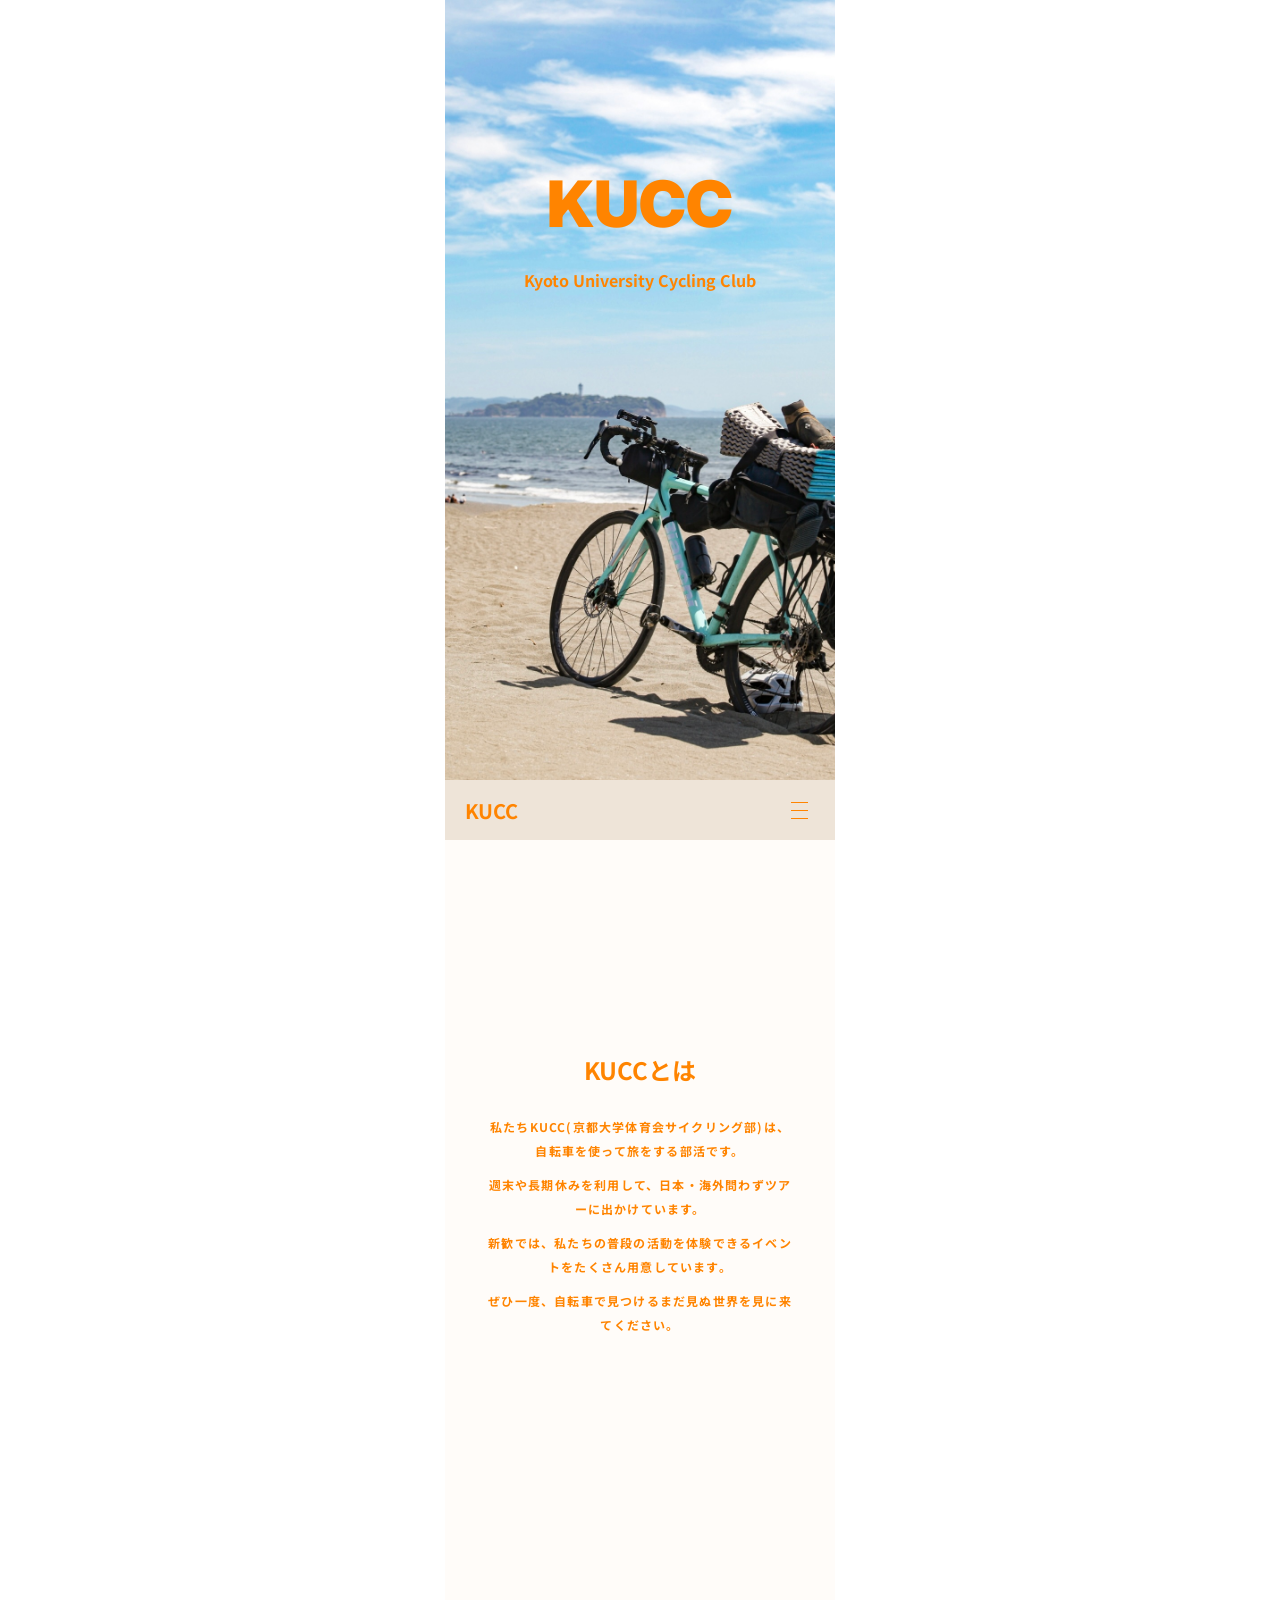
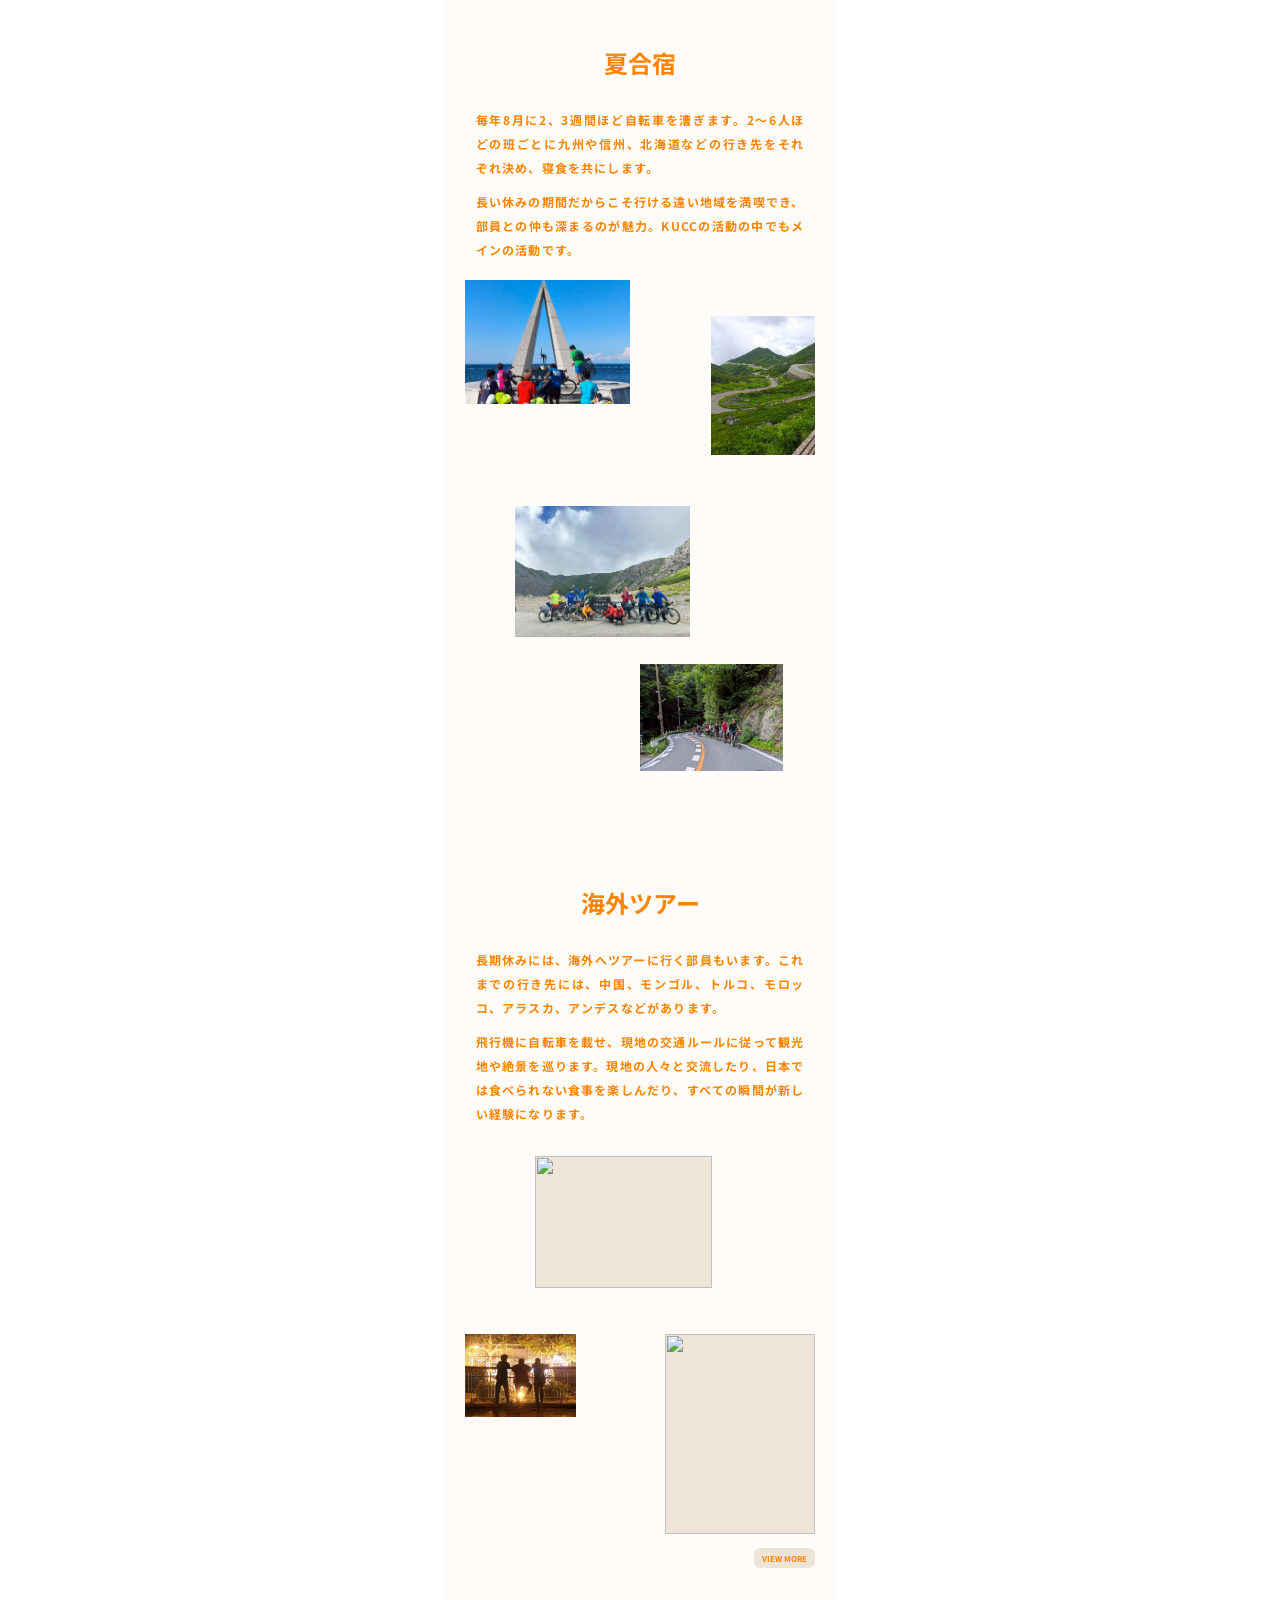
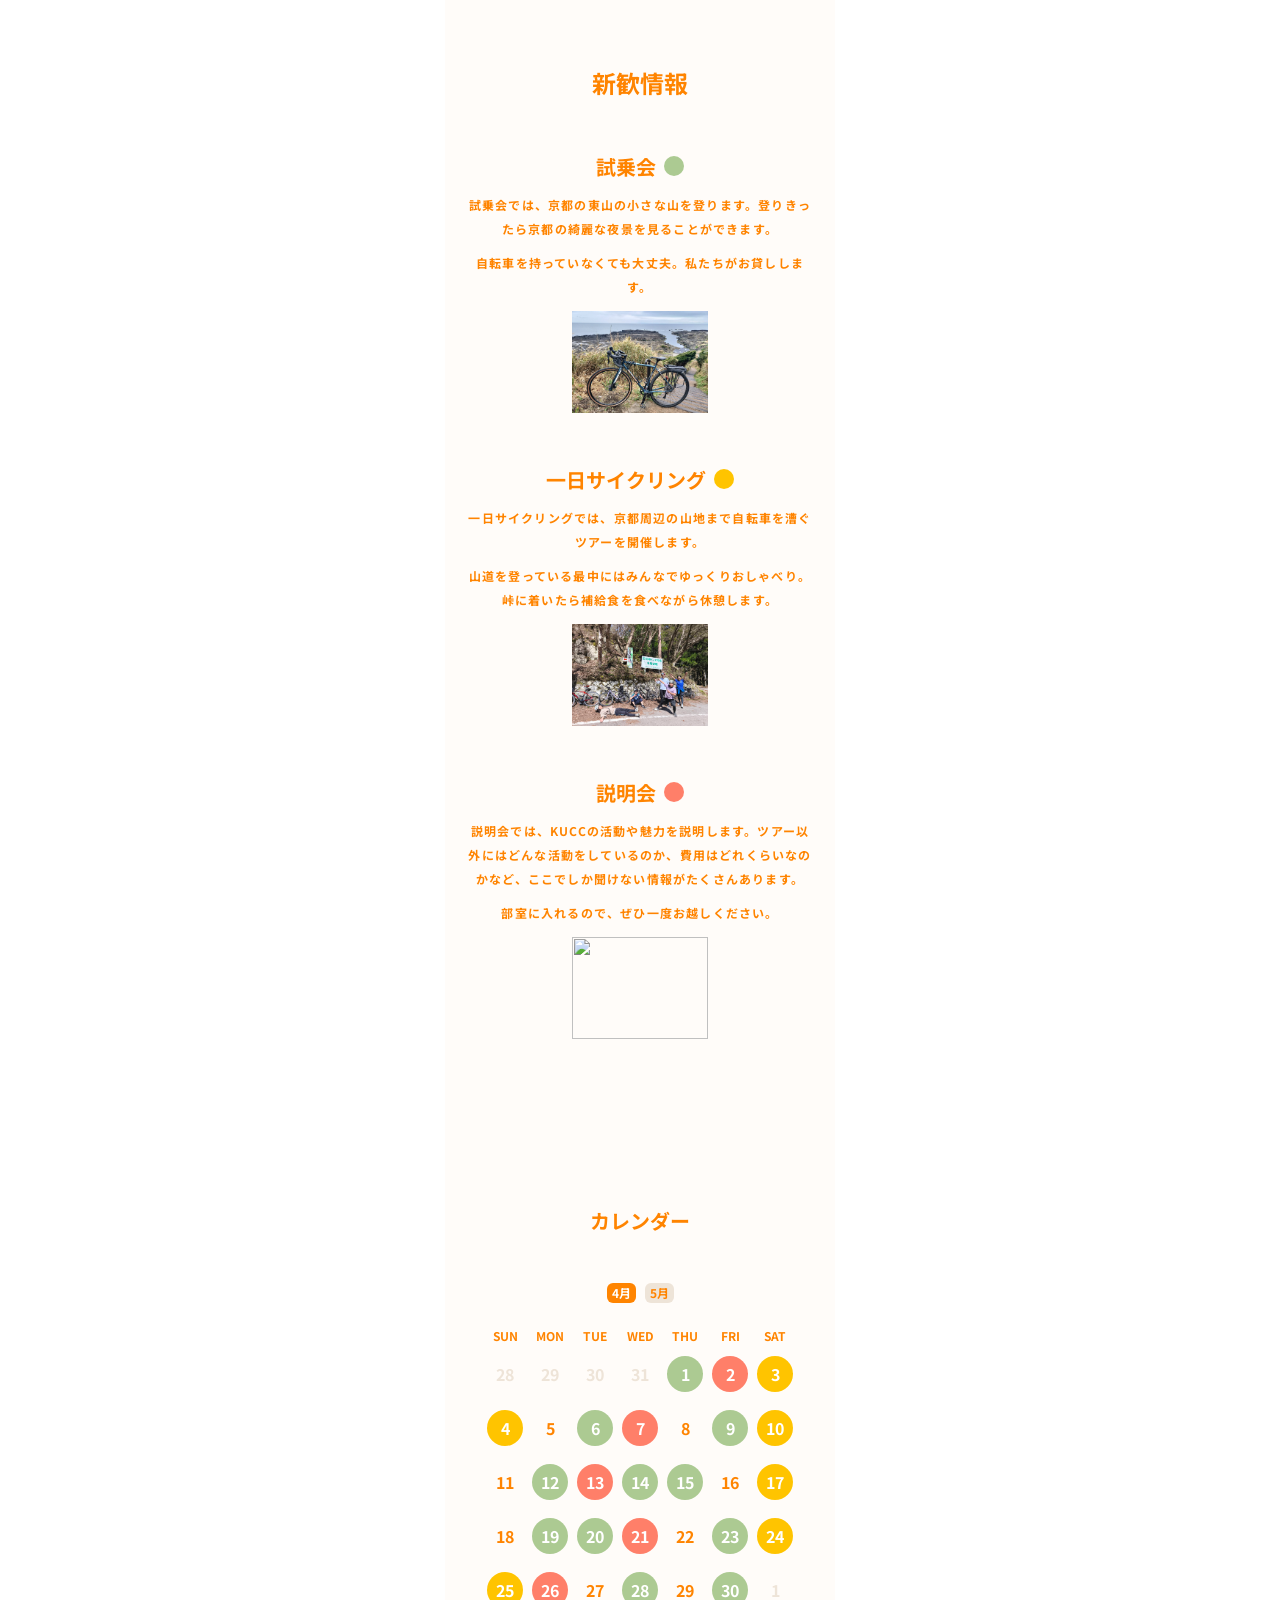
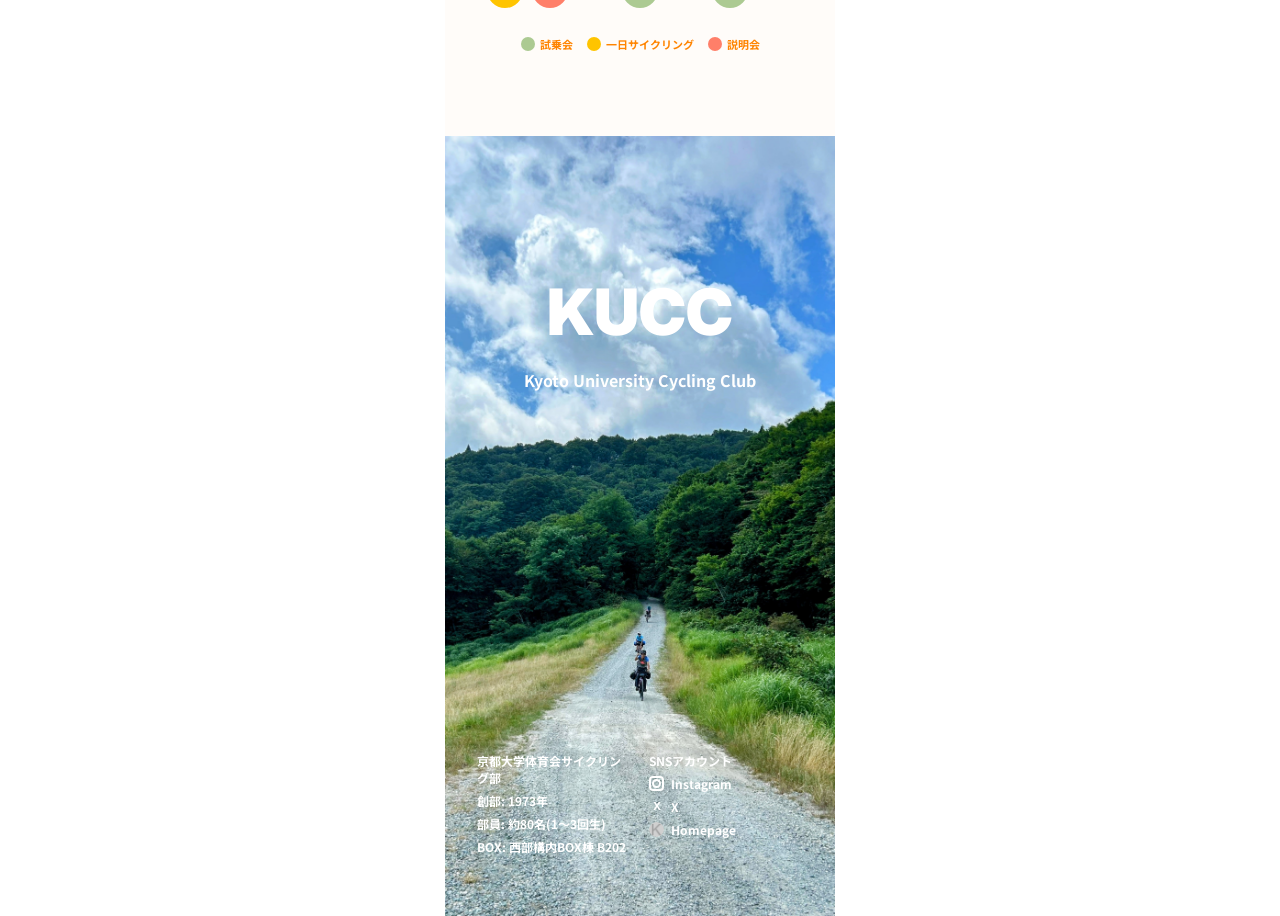
==== index.html @ 499d03fb "photo position overseas" ====
﻿<!doctype html>
<html lang="ja">
  <head>
    <meta charset="UTF-8" />
    <meta name="viewport" content="width=device-width, initial-scale=1" />
    <title>KUCC</title>
    <link rel="preconnect" href="https://fonts.googleapis.com" />
    <link rel="preconnect" href="https://fonts.gstatic.com" crossorigin />
    <link
      href="https://fonts.googleapis.com/css2?family=Inter:wght@900&family=Noto+Sans+JP:wght@700;900&display=swap"
      rel="stylesheet"
    />
    <link rel="stylesheet" href="./style.css" />
  </head>
  <body>
    <div id="opening" aria-label="Loading">
      <svg
        id="loading-wheel"
        width="120"
        height="120"
        viewBox="0 0 120 120"
        aria-hidden="true"
      >
        <circle
          cx="60"
          cy="60"
          r="52"
          stroke="#ff8400"
          stroke-width="5"
          fill="none"
        />
        <circle
          cx="60"
          cy="60"
          r="43"
          stroke="#ff8400"
          stroke-width="1.5"
          fill="none"
          opacity="0.4"
        />
        <circle cx="60" cy="60" r="8" fill="#ff8400" />
        <circle cx="60" cy="60" r="4" fill="#fffcf9" />
        <g stroke="#ff8400" stroke-width="1.5">
          <line x1="68" y1="60" x2="112" y2="60" />
          <line x1="66.93" y1="64" x2="105.03" y2="86" />
          <line x1="64" y1="66.93" x2="86" y2="105.03" />
          <line x1="60" y1="68" x2="60" y2="112" />
          <line x1="56" y1="66.93" x2="34" y2="105.03" />
          <line x1="53.07" y1="64" x2="14.97" y2="86" />
          <line x1="52" y1="60" x2="8" y2="60" />
          <line x1="53.07" y1="56" x2="14.97" y2="34" />
          <line x1="56" y1="53.07" x2="34" y2="14.97" />
          <line x1="60" y1="52" x2="60" y2="8" />
          <line x1="64" y1="53.07" x2="86" y2="14.97" />
          <line x1="66.93" y1="56" x2="105.03" y2="34" />
        </g>
      </svg>
      <p class="kucc-logo">KUCC</p>
    </div>

    <main class="page">
      <article class="site-shell" id="top">
        <section class="hero">
          <img class="hero__image" src="images/top.webp" alt="" />
          <div class="hero__title">
            <h1>KUCC</h1>
            <p>Kyoto University Cycling Club</p>
          </div>
        </section>

        <header class="site-header">
          <a href="#top" class="site-header__brand">KUCC</a>
          <button
            class="menu-button"
            type="button"
            aria-label="メニューを開く"
            aria-expanded="false"
          >
            <span></span>
            <span></span>
            <span></span>
          </button>
        </header>

        <nav class="drawer" aria-hidden="true">
          <div class="drawer__bar">
            <p>KUCC</p>
            <button
              class="drawer__close"
              type="button"
              aria-label="メニューを閉じる"
            >
              ×
            </button>
          </div>
          <a href="#about">KUCCとは</a>
          <a href="#summer">夏合宿</a>
          <a href="#foreign">海外ツアー</a>
          <a href="#orientation">新歓情報</a>
        </nav>
        <div class="drawer-backdrop" hidden></div>

        <section class="section about" id="about">
          <h2>KUCCとは</h2>
          <div class="copy copy--center">
            <p>
              私たちKUCC(京都大学体育会サイクリング部)は、自転車を使って旅をする部活です。
            </p>
            <p>
              週末や長期休みを利用して、日本・海外問わずツアーに出かけています。
            </p>
            <p>
              新歓では、私たちの普段の活動を体験できるイベントをたくさん用意しています。
            </p>
            <p>ぜひ一度、自転車で見つけるまだ見ぬ世界を見に来てください。</p>
          </div>
        </section>

        <section class="section tour" id="summer">
          <h2>夏合宿</h2>
          <div class="copy">
            <p>
              毎年8月に2、3週間ほど自転車を漕ぎます。2〜6人ほどの班ごとに九州や信州、北海道などの行き先をそれぞれ決め、寝食を共にします。
            </p>
            <p>
              長い休みの期間だからこそ行ける遠い地域を満喫でき、部員との仲も深まるのが魅力。KUCCの活動の中でもメインの活動です。
            </p>
          </div>
          <div class="photo photo--summer-1">
            <img src="images/summer_trainning_camp-2.png" alt="" />
          </div>
          <div class="photo photo--summer-2">
            <img src="images/summer_trainning_camp-4.png" alt="" />
          </div>
          <div class="photo photo--summer-3">
            <img src="images/summer_trainning_camp-3.png" alt="" />
          </div>
          <div class="photo photo--summer-4">
            <img src="images/summer_trainning_camp-1.png" alt="" />
          </div>
        </section>

        <section class="section tour tour--foreign" id="foreign">
          <h2>海外ツアー</h2>
          <div class="copy">
            <p>
              長期休みには、海外へツアーに行く部員もいます。これまでの行き先には、中国、モンゴル、トルコ、モロッコ、アラスカ、アンデスなどがあります。
            </p>
            <p>
              飛行機に自転車を載せ、現地の交通ルールに従って観光地や絶景を巡ります。現地の人々と交流したり、日本では食べられない食事を楽しんだり、すべての瞬間が新しい経験になります。
            </p>
          </div>
          <div class="photo photo--foreign-1">
            <img src="images/overseas_tour-2.webp" alt="" />
          </div>
          <div class="photo photo--foreign-2">
            <img src="images/overseas_tour-3.webp" alt="" />
          </div>
          <div class="photo photo--foreign-3">
            <img src="images/overseas_tour-1.webp" alt="" />
          </div>
          <button
            class="pill-button"
            id="viewMoreButton"
            type="button"
            aria-expanded="false"
          >
            VIEW MORE
          </button>
        </section>

        <section class="view-more" id="viewMore" hidden>
          <div class="more-block more-block--tqu">
            <h2>TQU</h2>
            <div class="copy">
              <p>
                京都市街から北に位置する花背峠を24時間でどれだけ登れるかを競うイベント。上位の部員の記録は15,000mにもなります。
              </p>
              <p>
                有志の部員が選手として出場し、それ以外の人もスタッフとして補給食を提供したり、選手と一緒に伴走してサポートします。
              </p>
            </div>
            <div class="photo photo--tqu-1">
              <img src="images/TQU-2.webp" alt="" />
            </div>
            <div class="photo photo--tqu-2">
              <img src="images/TQU-3.webp" alt="" />
            </div>
            <div class="photo photo--tqu-3">
              <img src="images/TQU-1.webp" alt="" />
            </div>
          </div>
          <div class="more-block more-block--tt">
            <h2>花背TT</h2>
            <div class="copy">
              <p>
                年に二回、京都市の北にある花背峠をタイムアタックする行事。本気で入賞を狙う人もいれば、ゆっくり登って終わらせる人もいます。
              </p>
              <p>
                卒業する4回生は仮装して登ることが恒例になっています。タイムアタックが終わった後はコンパが待っています。
              </p>
            </div>
            <div class="photo photo--tt-1">
              <img src="images/TT-1.webp" alt="" />
            </div>
            <div class="photo photo--tt-2">
              <img src="images/TT-3.webp" alt="" />
            </div>
            <div class="photo photo--tt-3">
              <img src="images/TT-2.png" alt="" />
            </div>
          </div>
          <div class="more-block more-block--training">
            <h2>トレーニング</h2>
            <div class="copy">
              <p>
                目立たないものの、KUCCの中で大きな比率を占める活動。普段は大学近くの峠を週二回登ることが慣例になっています。
              </p>
              <p>
                体力向上のためにみんなで全力で漕ぐこともあれば、おしゃべりしながら楽しく登ることもあります。
              </p>
            </div>
            <div class="photo photo--training-1">
              <img src="images/trainning-2.png" alt="" />
            </div>
            <div class="photo photo--training-2">
              <img src="images/trainning-1.webp" alt="" />
            </div>
          </div>
          <button
            class="pill-button pill-button--close"
            id="closeMoreButton"
            type="button"
          >
            CLOSE
          </button>
        </section>

        <section class="section orientation" id="orientation">
          <h2>新歓情報</h2>
          <div class="event">
            <div class="event__title">
              <h3>試乗会</h3>
              <span class="dot dot--green"></span>
            </div>
            <div class="copy copy--center">
              <p>
                試乗会では、京都の東山の小さな山を登ります。登りきったら京都の綺麗な夜景を見ることができます。
              </p>
              <p>自転車を持っていなくても大丈夫。私たちがお貸しします。</p>
            </div>
            <div class="event__photo">
              <img src="images/test-ride_event.png" alt="" />
            </div>
          </div>
          <div class="event">
            <div class="event__title">
              <h3>一日サイクリング</h3>
              <span class="dot dot--yellow"></span>
            </div>
            <div class="copy copy--center">
              <p>
                一日サイクリングでは、京都周辺の山地まで自転車を漕ぐツアーを開催します。
              </p>
              <p>
                山道を登っている最中にはみんなでゆっくりおしゃべり。峠に着いたら補給食を食べながら休憩します。
              </p>
            </div>
            <div class="event__photo">
              <img src="images/one-day_cycling-1.png" alt="" />
            </div>
          </div>
          <div class="event">
            <div class="event__title">
              <h3>説明会</h3>
              <span class="dot dot--coral"></span>
            </div>
            <div class="copy copy--center">
              <p>
                説明会では、KUCCの活動や魅力を説明します。ツアー以外にはどんな活動をしているのか、費用はどれくらいなのかなど、ここでしか聞けない情報がたくさんあります。
              </p>
              <p>部室に入れるので、ぜひ一度お越しください。</p>
            </div>
            <div class="event__photo">
              <img src="images/one-day_cycling-1.webp" alt="" />
            </div>
          </div>
        </section>

        <section class="calendar" aria-labelledby="calendarTitle">
          <h2 id="calendarTitle">カレンダー</h2>
          <div class="month-tabs">
            <span class="active" data-month="4">4月</span>
            <span data-month="5">5月</span>
          </div>
          <div class="calendar-grid">
            <span>SUN</span><span>MON</span><span>TUE</span><span>WED</span
            ><span>THU</span><span>FRI</span><span>SAT</span>
          </div>
          <div class="calendar-month active" id="calendar4">
            <div class="calendar-grid calendar-days">
              <b class="muted">28</b><b class="muted">29</b
              ><b class="muted">30</b><b class="muted">31</b
              ><b class="green">1</b><b class="coral">2</b
              ><b class="yellow">3</b> <b class="yellow">4</b><b>5</b
              ><b class="green">6</b><b class="coral">7</b><b>8</b
              ><b class="green">9</b><b class="yellow">10</b> <b>11</b
              ><b class="green">12</b><b class="coral">13</b
              ><b class="green">14</b><b class="green">15</b><b>16</b
              ><b class="yellow">17</b> <b>18</b><b class="green">19</b
              ><b class="green">20</b><b class="coral">21</b><b>22</b
              ><b class="green">23</b><b class="yellow">24</b>
              <b class="yellow">25</b><b class="coral">26</b><b>27</b
              ><b class="green">28</b><b>29</b><b class="green">30</b
              ><b class="muted">1</b>
            </div>
          </div>
          <div class="calendar-month" id="calendar5">
            <div class="calendar-grid calendar-days">
              <b class="muted">25</b><b class="muted">26</b
              ><b class="muted">27</b><b class="muted">28</b
              ><b class="muted">29</b><b class="muted">30</b><b>1</b>

              <b>2</b><b>3</b><b>4</b><b>5</b><b>6</b><b>7</b
              ><b class="yellow">8</b>

              <b class="yellow">9</b><b class="coral">10</b
              ><b class="green">11</b><b class="green">12</b><b>13</b
              ><b class="green">14</b><b>15</b>

              <b class="yellow">16</b><b class="green">17</b
              ><b class="green">18</b><b class="coral">19</b><b>20</b><b>21</b
              ><b>22</b>

              <b>23</b><b>24</b><b>25</b><b>26</b><b>27</b><b>28</b><b>29</b>

              <b>30</b><b>31</b><b class="muted">1</b><b class="muted">2</b
              ><b class="muted">3</b><b class="muted">4</b
              ><b class="muted">5</b>
            </div>
          </div>
          <div class="legend">
            <span><i class="dot dot--green"></i>試乗会</span>
            <span><i class="dot dot--yellow"></i>一日サイクリング</span>
            <span><i class="dot dot--coral"></i>説明会</span>
          </div>
        </section>

        <footer class="footer">
          <img src="images/footer.webp" alt="" />
          <div class="footer__brand">
            <p class="footer__logo">KUCC</p>
            <p>Kyoto University Cycling Club</p>
          </div>
          <div class="footer__info">
            <div>
              <p>京都大学体育会サイクリング部</p>
              <p>創部: 1973年</p>
              <p>部員: 約80名(1〜3回生)</p>
              <p>BOX: 西部構内BOX棟 B202</p>
            </div>
            <div>
              <p>SNSアカウント</p>
              <p class="footer__social">
                <span
                  class="footer__social-icon footer__social-icon--instagram"
                  aria-hidden="true"
                ></span>
                <span>Instagram</span>
              </p>
              <p class="footer__social">
                <span
                  class="footer__social-icon footer__social-icon--x"
                  aria-hidden="true"
                  >X</span
                >
                <span>X</span>
              </p>
              <p class="footer__social">
                <img
                  class="footer__social-icon footer__social-logo"
                  src="images/kucc_logo.webp"
                  alt=""
                />
                <span>Homepage</span>
              </p>
            </div>
          </div>
        </footer>
      </article>
    </main>

    <script src="./main.js"></script>
  </body>
</html>
---- style.css ----
:root {
  --orange: #ff8400;
  --cream: #fffcf9;
  --sand: #eee4d8;
  --green: #acca92;
  --yellow: #ffc400;
  --coral: #ff7f69;
}

* {
  box-sizing: border-box;
}

html {
  scroll-behavior: smooth;
}

body {
  margin: 0;
  background: #ffffff;
  color: var(--orange);
  font-family: "Noto Sans JP", system-ui, sans-serif;
  font-weight: 700;
}

button,
a {
  font: inherit;
}

a {
  color: inherit;
  text-decoration: none;
}

img {
  display: block;
}

.page {
  min-height: 100vh;
  overflow-x: hidden;
}

.site-shell {
  position: relative;
  width: min(100vw, 390px);
  margin: 0 auto;
  overflow: hidden;
  background: var(--cream);
}

#opening {
  position: fixed;
  inset: 0;
  z-index: 100;
  display: flex;
  flex-direction: column;
  align-items: center;
  justify-content: center;
  gap: 24px;
  background: var(--cream);
  transition:
    opacity 0.7s ease,
    visibility 0.7s ease;
}

#opening.is-hidden {
  opacity: 0;
  visibility: hidden;
  pointer-events: none;
}

#loading-wheel {
  animation: spin 1.1s linear infinite;
}

.kucc-logo,
.hero h1,
.footer__logo {
  margin: 0;
  font-family: "Inter", system-ui, sans-serif;
  font-weight: 900;
  letter-spacing: 0;
}

.kucc-logo {
  color: var(--orange);
  font-size: 64px;
  line-height: 1;
}

.hero {
  position: relative;
  height: 780px;
  background: #ffffff;
}

.hero__image {
  position: absolute;
  top: 0;
  left: 50%;
  width: 523px;
  height: 780px;
  transform: translateX(-50%);
  object-fit: cover;
}

.hero__title {
  position: absolute;
  top: 172px;
  left: 0;
  width: 100%;
  text-align: center;
}

.hero h1 {
  color: var(--orange);
  font-size: 64px;
  line-height: 1;
}

.hero p {
  margin: 32px 0 0;
  font-size: 16px;
}

.site-header {
  position: sticky;
  top: 0;
  z-index: 20;
  display: flex;
  align-items: center;
  justify-content: space-between;
  height: 60px;
  padding: 0 16px 0 20px;
  background: var(--sand);
}

.site-header__brand {
  font-size: 20px;
}

.menu-button {
  width: 40px;
  height: 34px;
  border: 0;
  background: transparent;
  cursor: pointer;
}

.menu-button span {
  display: block;
  width: 17px;
  height: 1px;
  margin: 0 auto 7px;
  background: var(--orange);
}

.menu-button span:last-child {
  margin-bottom: 0;
}

.drawer-backdrop {
  position: fixed;
  inset: 0;
  z-index: 30;
  background: rgb(0 0 0 / 0.2);
}

.drawer {
  position: fixed;
  top: 0;
  left: 50%;
  z-index: 40;
  width: min(100vw, 390px);
  padding-bottom: 24px;
  background: var(--cream);
  transform: translate(-50%, -110%);
  opacity: 0;
  transition:
    transform 0.25s ease,
    opacity 0.25s ease;
}

.drawer.is-open {
  transform: translate(-50%, 0);
  opacity: 1;
}

.drawer__bar {
  display: flex;
  align-items: center;
  justify-content: space-between;
  padding: 14px 20px 12px;
}

.drawer__bar p {
  margin: 0;
  font-size: 20px;
}

.drawer__close {
  border: 0;
  background: transparent;
  color: var(--orange);
  font-size: 32px;
  line-height: 1;
  cursor: pointer;
}

.drawer a {
  display: block;
  padding: 6px 20px;
  font-size: 20px;
  line-height: 2;
}

.section,
.view-more {
  position: relative;
  min-height: 780px;
  padding: 84px 20px;
  background: var(--cream);
}

.section h2,
.calendar h2,
.more-block h2 {
  margin: 0;
  text-align: center;
  font-size: 24px;
  line-height: 1.4;
}

.copy {
  position: relative;
  z-index: 2;
  margin-top: 28px;
  font-size: 12px;
  line-height: 2;
  letter-spacing: 1.2px;
  text-align: justify;
}

.copy p {
  margin: 0 0 10px;
}

.copy--center {
  text-align: center;
}

.about {
  display: flex;
  min-height: 720px;
  flex-direction: column;
  align-items: center;
  justify-content: center;
  padding-inline: 40px;
}

.about .copy {
  width: 311px;
  max-width: 100%;
}

.tour {
  min-height: 840px;
  padding-top: 86px;
}

.tour .copy {
  width: 329px;
  max-width: 100%;
  margin-inline: auto;
}

.photo {
  position: absolute;
  z-index: 1;
  overflow: hidden;
  background: var(--sand);
}

.photo img,
.event__photo img {
  width: 100%;
  height: 100%;
  object-fit: cover;
  transition: transform 0.3s ease;
}

.photo:hover img,
.event__photo:hover img {
  transform: scale(1.08);
}

.photo--summer-1 {
  left: 20px;
  top: 320px;
  width: 165px;
  height: 124px;
}

.photo--summer-2 {
  right: 20px;
  top: 356px;
  width: 104px;
  height: 139px;
}

.photo--summer-3 {
  left: 70px;
  top: 546px;
  width: 175px;
  height: 131px;
}

.photo--summer-4 {
  right: 52px;
  top: 704px;
  width: 143px;
  height: 107px;
}

.tour--foreign {
  min-height: 780px;
}

.photo--foreign-1 {
  left: 90px;
  top: 356px;
  width: 177px;
  height: 132px;
}

.photo--foreign-2 {
  right: 20px;
  top: 534px;
  width: 150px;
  height: 200px;
}

.photo--foreign-3 {
  left: 20px;
  top: 534px;
  width: 111px;
  height: 83px;
}

.pill-button {
  position: absolute;
  right: 20px;
  bottom: 36px;
  z-index: 3;
  min-width: 57px;
  height: 20px;
  padding: 0 8px;
  border: 0;
  border-radius: 6px;
  background: var(--sand);
  color: var(--orange);
  font-size: 8px;
  cursor: pointer;
  transition:
    background-color 0.2s ease,
    color 0.2s ease;
}

.pill-button:hover,
.pill-button:focus-visible {
  background: var(--orange);
  color: var(--sand);
}

#viewMoreButton {
  top: 748px;
  right: 20px;
  bottom: auto;
  left: auto;
}

.view-more {
  display: block;
  min-height: 2340px;
  padding: 0;
  overflow: hidden;
  transition: opacity 0.45s ease;
}

.view-more[hidden] {
  display: none;
}

.more-block {
  position: relative;
  min-height: 780px;
  padding: 84px 18px;
  background: var(--cream);
}

.more-block h2 {
  font-size: 20px;
}

.more-block .copy {
  margin-inline: auto;
}

.more-block--tqu .copy {
  width: 344px;
}

.photo--tqu-1 {
  left: 68px;
  top: 306px;
  width: 149px;
  height: 112px;
}

.photo--tqu-2 {
  right: 42px;
  top: 418px;
  width: 67px;
  height: 89px;
}

.photo--tqu-3 {
  left: 94px;
  top: 554px;
  width: 155px;
  height: 207px;
}

.more-block--tt .copy {
  width: 337px;
}

.photo--tt-1 {
  left: 58px;
  top: 474px;
  width: 187px;
  height: 140px;
}

.photo--tt-2 {
  right: 36px;
  top: 294px;
  width: 210px;
  height: 157px;
}

.photo--tt-3 {
  right: 20px;
  top: 650px;
  width: 139px;
  height: 105px;
}

.more-block--training .copy {
  width: 254px;
}

.photo--training-1 {
  left: 58px;
  top: 314px;
  width: 150px;
  height: 112px;
}

.photo--training-2 {
  left: 147px;
  top: 486px;
  width: 129px;
  height: 172px;
}

.pill-button--close {
  bottom: 12px;
}

.orientation {
  min-height: 1120px;
  padding-top: 86px;
}

.event {
  margin-top: 52px;
  text-align: center;
}

.event__title {
  display: flex;
  align-items: center;
  justify-content: center;
  gap: 8px;
}

.event h3 {
  margin: 0;
  font-size: 20px;
}

.dot {
  display: inline-block;
  width: 20px;
  height: 20px;
  flex: 0 0 auto;
  border-radius: 999px;
}

.dot--green,
.green {
  background: var(--green);
}

.dot--yellow,
.yellow {
  background: var(--yellow);
}

.dot--coral,
.coral {
  background: var(--coral);
}

.event .copy {
  width: 349px;
  max-width: 100%;
  margin: 12px auto 0;
}

.event__photo {
  width: 136px;
  height: 102px;
  margin: 12px auto 0;
  overflow: hidden;
}

.calendar {
  min-height: 520px;
  padding: 84px 20px;
  background: var(--cream);
}

.calendar h2 {
  font-size: 20px;
}

.month-tabs {
  display: flex;
  justify-content: center;
  gap: 9px;
  margin-top: 48px;
}

.month-tabs span {
  display: grid;
  width: 29px;
  height: 20px;
  place-items: center;
  border-radius: 6px;
  background: var(--sand);
  font-size: 12px;
}

.month-tabs .active {
  background: var(--orange);
  color: #ffffff;
}

.calendar-grid {
  display: grid;
  grid-template-columns: repeat(7, 36px);
  justify-content: center;
  gap: 18px 9px;
  margin-top: 24px;
  color: var(--orange);
  font-size: 12px;
  text-align: center;
}

.calendar-days {
  margin-top: 12px;
  gap: 18px 9px;
}

.calendar-days b {
  display: grid;
  width: 36px;
  height: 36px;
  place-items: center;
  border-radius: 999px;
  color: var(--orange);
  font-size: 16px;
}

.calendar-days b.green,
.calendar-days b.yellow,
.calendar-days b.coral {
  color: #ffffff;
}

.calendar-days .muted {
  color: var(--sand);
}
.calendar-month {
  display: none;
}

.calendar-month.active {
  display: block;
}

.month-tabs span {
  cursor: pointer;
}

.legend {
  display: flex;
  justify-content: center;
  gap: 14px;
  margin-top: 28px;
  font-size: 11px;
}

.legend span {
  display: flex;
  align-items: center;
  gap: 5px;
  white-space: nowrap;
}

.legend .dot {
  width: 14px;
  height: 14px;
}

.footer {
  position: relative;
  min-height: 780px;
  overflow: hidden;
  color: #ffffff;
}

.footer > img {
  position: absolute;
  inset: 0;
  width: 100%;
  height: 100%;
  object-fit: cover;
}

.footer__brand,
.footer__info {
  position: relative;
  z-index: 1;
}

.footer__brand {
  padding-top: 144px;
  text-align: center;
}

.footer__logo {
  font-size: 64px;
  line-height: 1;
}

.footer__brand p:last-child {
  margin: 24px 0 0;
  font-size: 16px;
}

.footer__info {
  display: grid;
  grid-template-columns: 1fr 1fr;
  gap: 18px;
  padding: 360px 32px 0;
  font-size: 12px;
}

.footer__info p {
  margin: 0 0 6px;
}

.footer__social {
  display: flex;
  align-items: center;
  gap: 7px;
}

.footer__social-icon {
  position: relative;
  display: inline-grid;
  width: 15px;
  height: 15px;
  flex: 0 0 15px;
  place-items: center;
}

.footer__social-icon--instagram {
  border: 2px solid currentColor;
  border-radius: 4px;
}

.footer__social-icon--instagram::before {
  width: 5px;
  height: 5px;
  border: 2px solid currentColor;
  border-radius: 999px;
  content: "";
}

.footer__social-icon--instagram::after {
  position: absolute;
  top: 2px;
  right: 2px;
  width: 2px;
  height: 2px;
  border-radius: 999px;
  background: currentColor;
  content: "";
}

.footer__social-icon--x {
  font-family: "Inter", system-ui, sans-serif;
  font-size: 11px;
  line-height: 1;
}

.footer__social-logo {
  border-radius: 999px;
  object-fit: contain;
}

@keyframes spin {
  from {
    transform: rotate(0deg);
  }
  to {
    transform: rotate(360deg);
  }
}

@media (max-width: 360px) {
  .copy {
    letter-spacing: 0.6px;
  }

  .tour {
    min-height: 850px;
  }

  .tour--foreign {
    min-height: 780px;
  }

  .photo--summer-4 {
    right: 20px;
    top: 712px;
  }

  .calendar-grid {
    grid-template-columns: repeat(7, 34px);
    gap: 16px 6px;
  }

  .calendar-days b {
    width: 34px;
    height: 34px;
  }

  .legend {
    gap: 8px;
    font-size: 10px;
  }
}
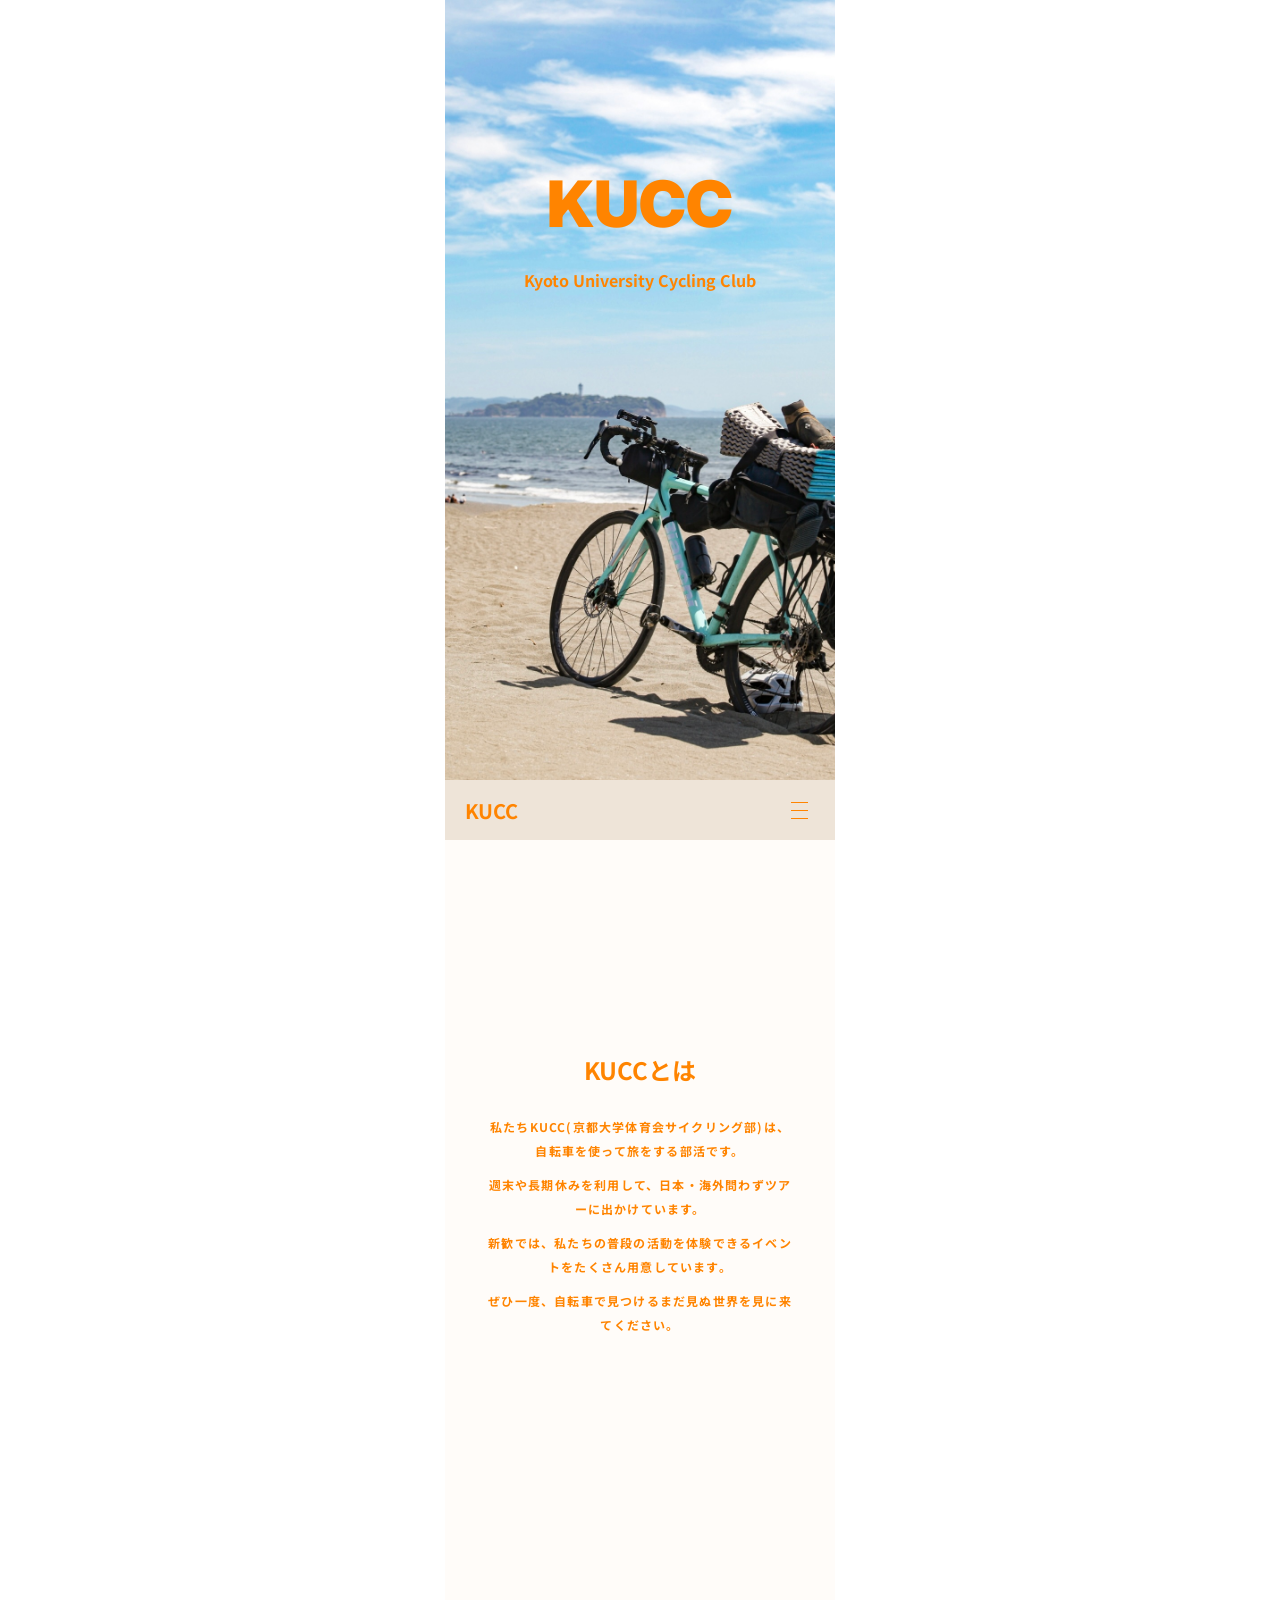
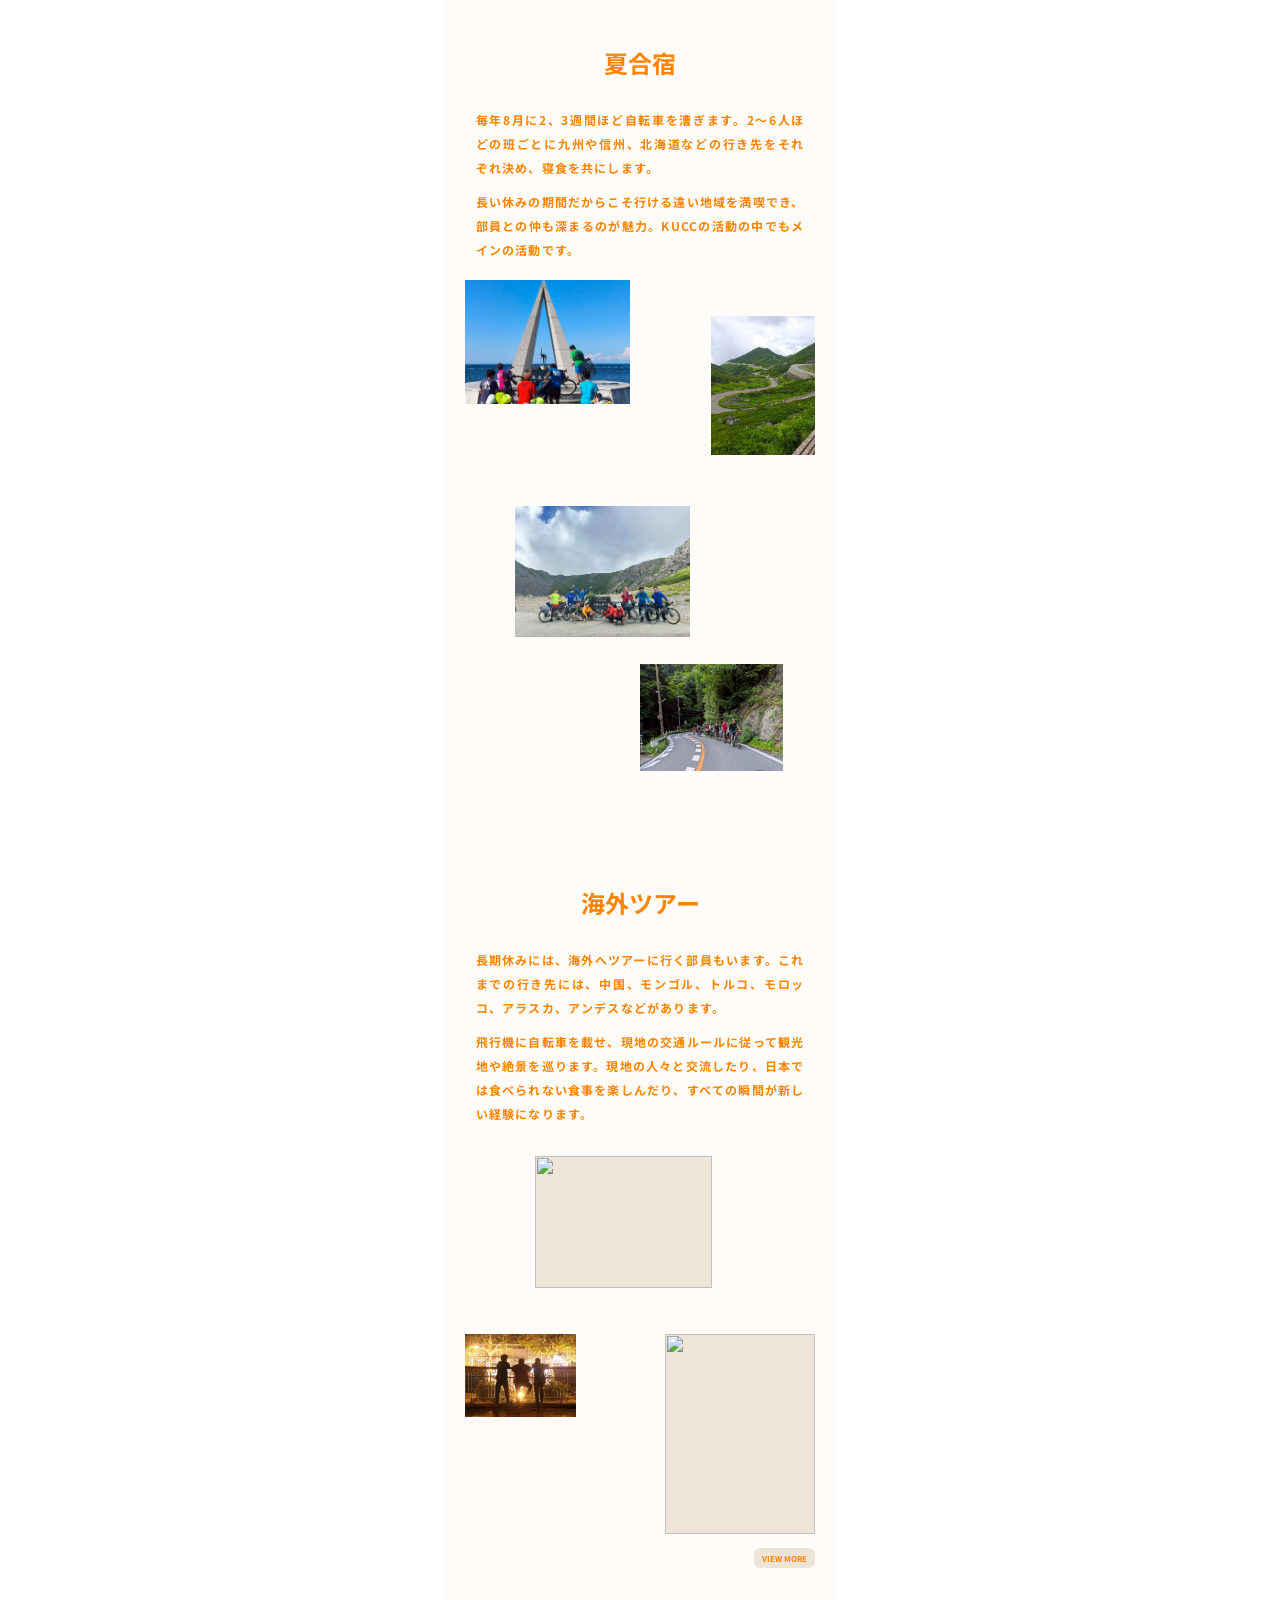
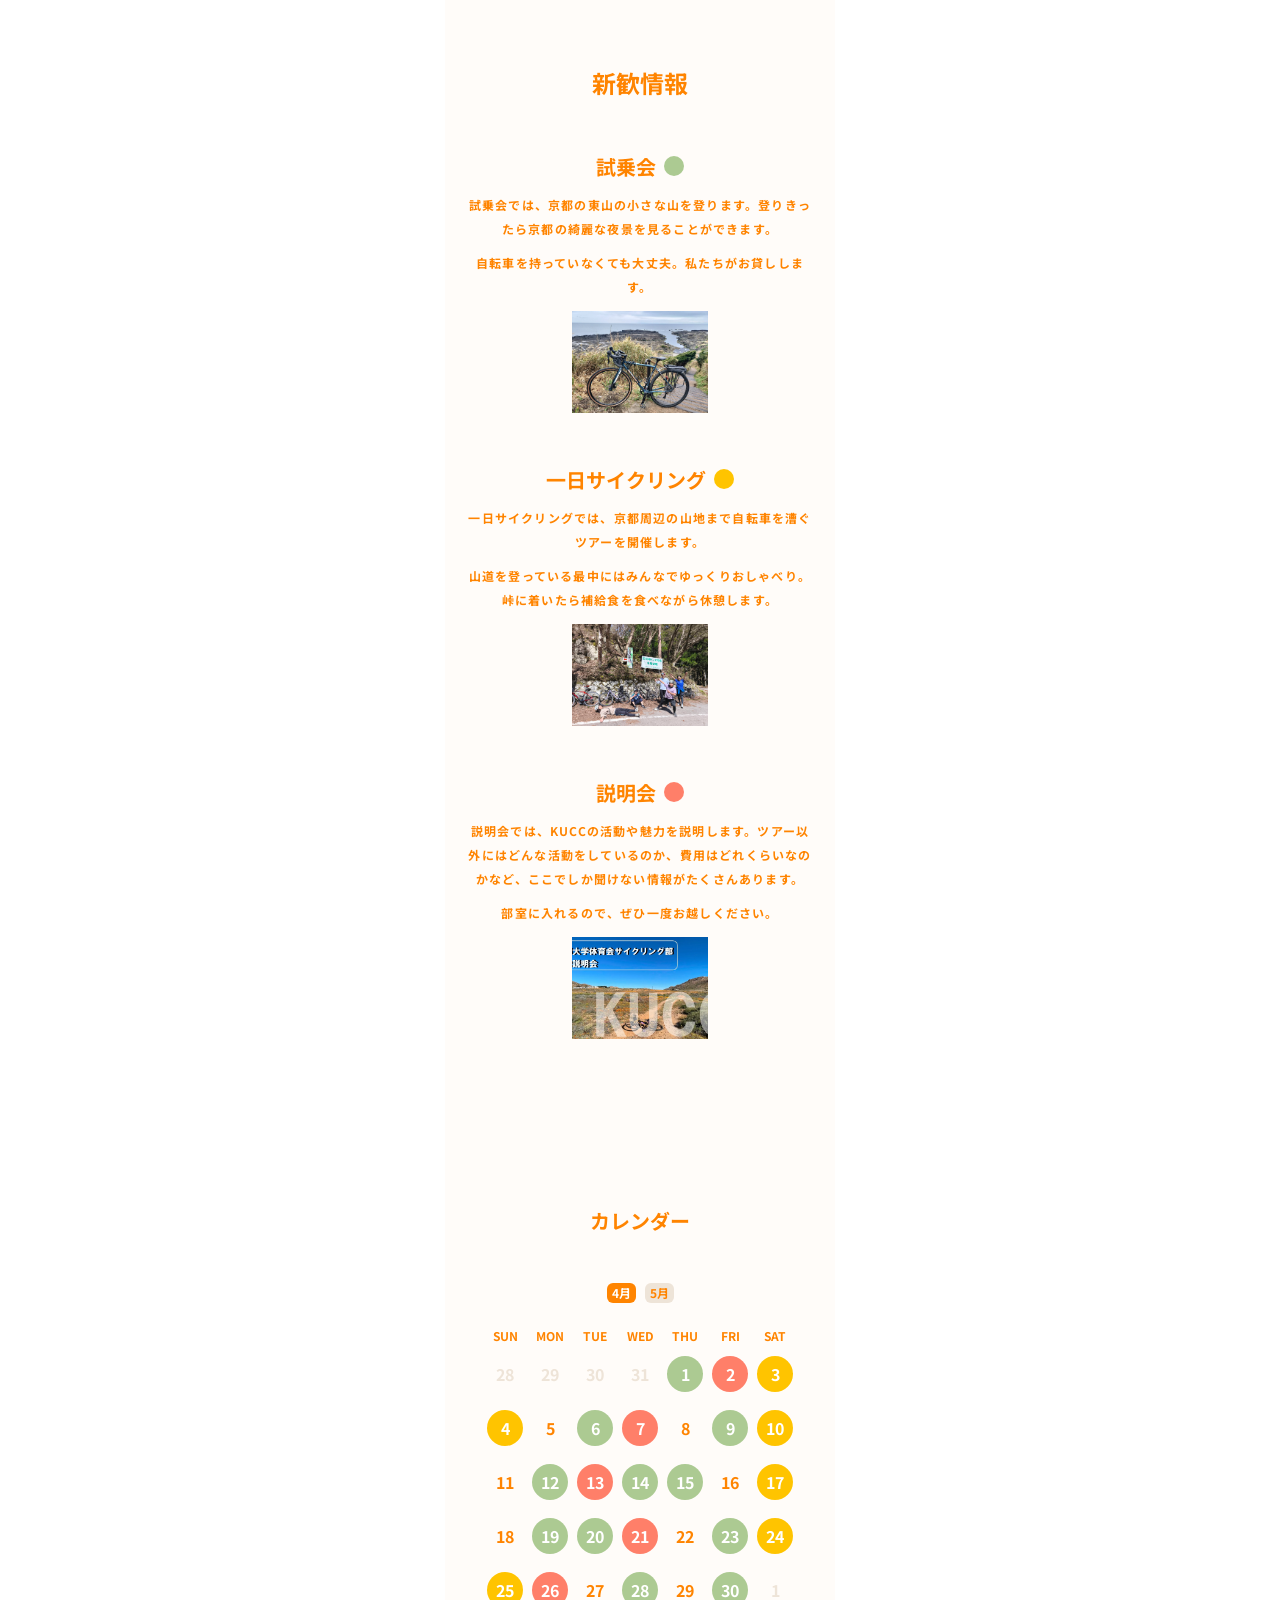
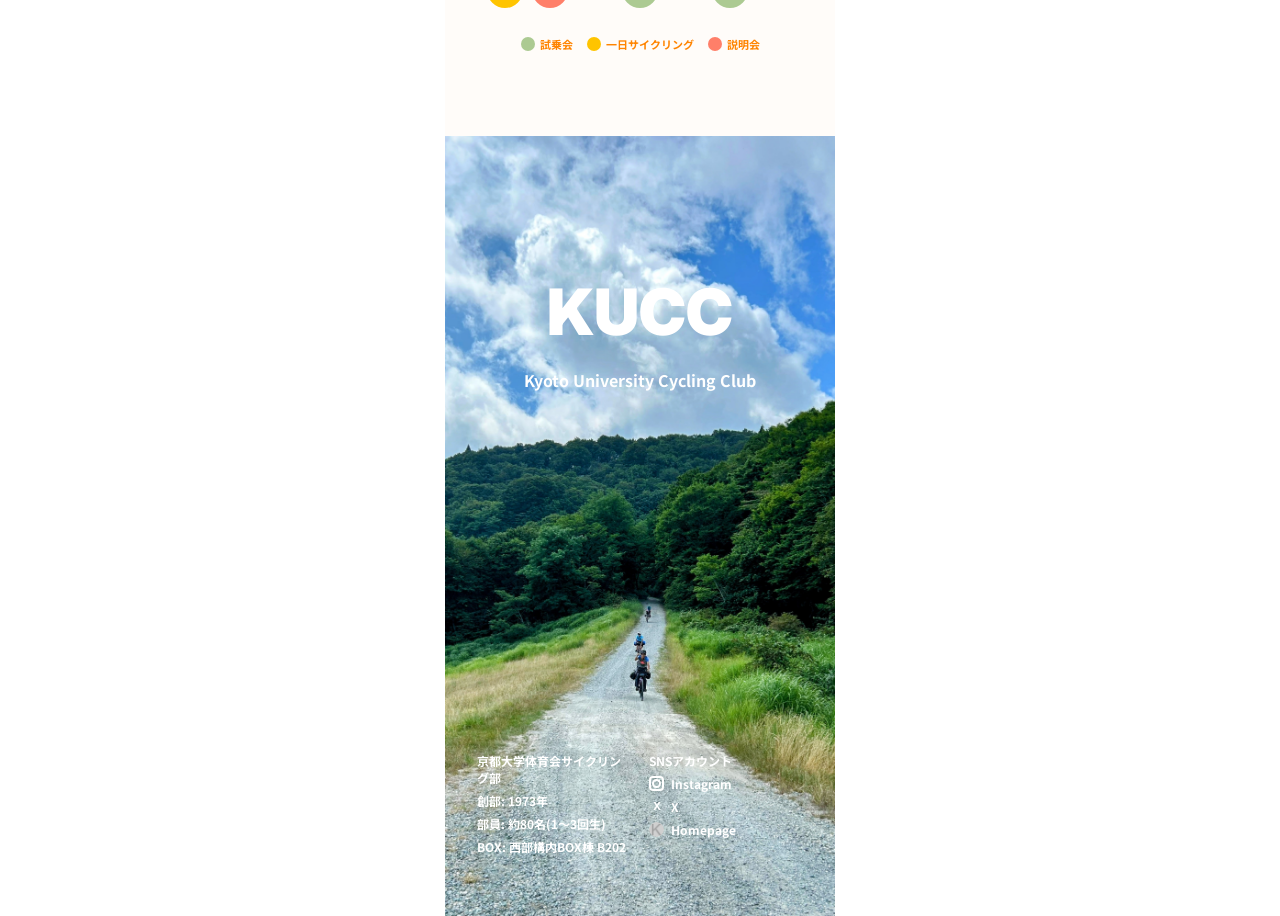
==== commit a02992d5: "photo change explanation" ====
--- a/index.html
+++ b/index.html
@@ -154,7 +154,7 @@
             <img src="images/overseas_tour-2.webp" alt="" />
           </div>
           <div class="photo photo--foreign-2">
-            <img src="images/overseas_tour-3.webp" alt="" />
+            <img src="images/overseas_tour-3.png" alt="" />
           </div>
           <div class="photo photo--foreign-3">
             <img src="images/overseas_tour-1.webp" alt="" />
@@ -282,7 +282,7 @@
               <p>部室に入れるので、ぜひ一度お越しください。</p>
             </div>
             <div class="event__photo">
-              <img src="images/one-day_cycling-1.webp" alt="" />
+              <img src="images/explanation_meeting.webp" alt="" />
             </div>
           </div>
         </section>
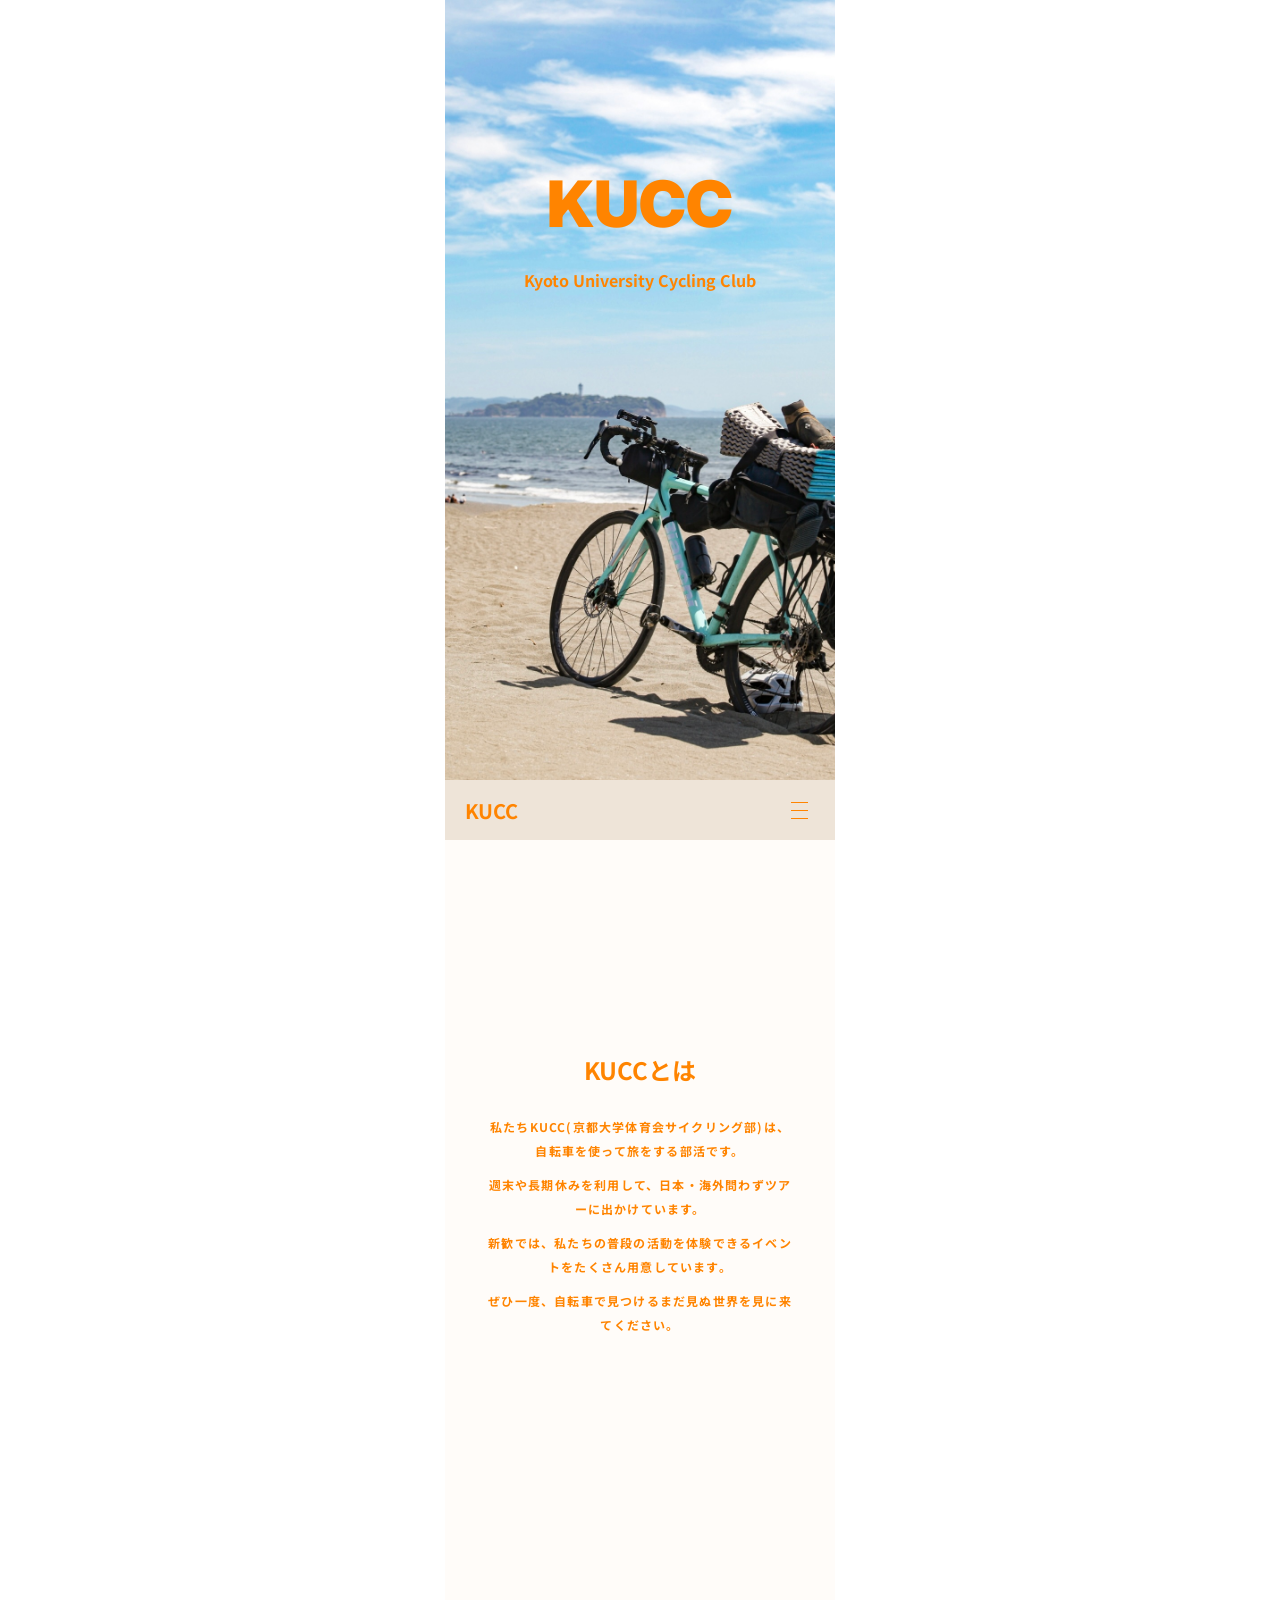
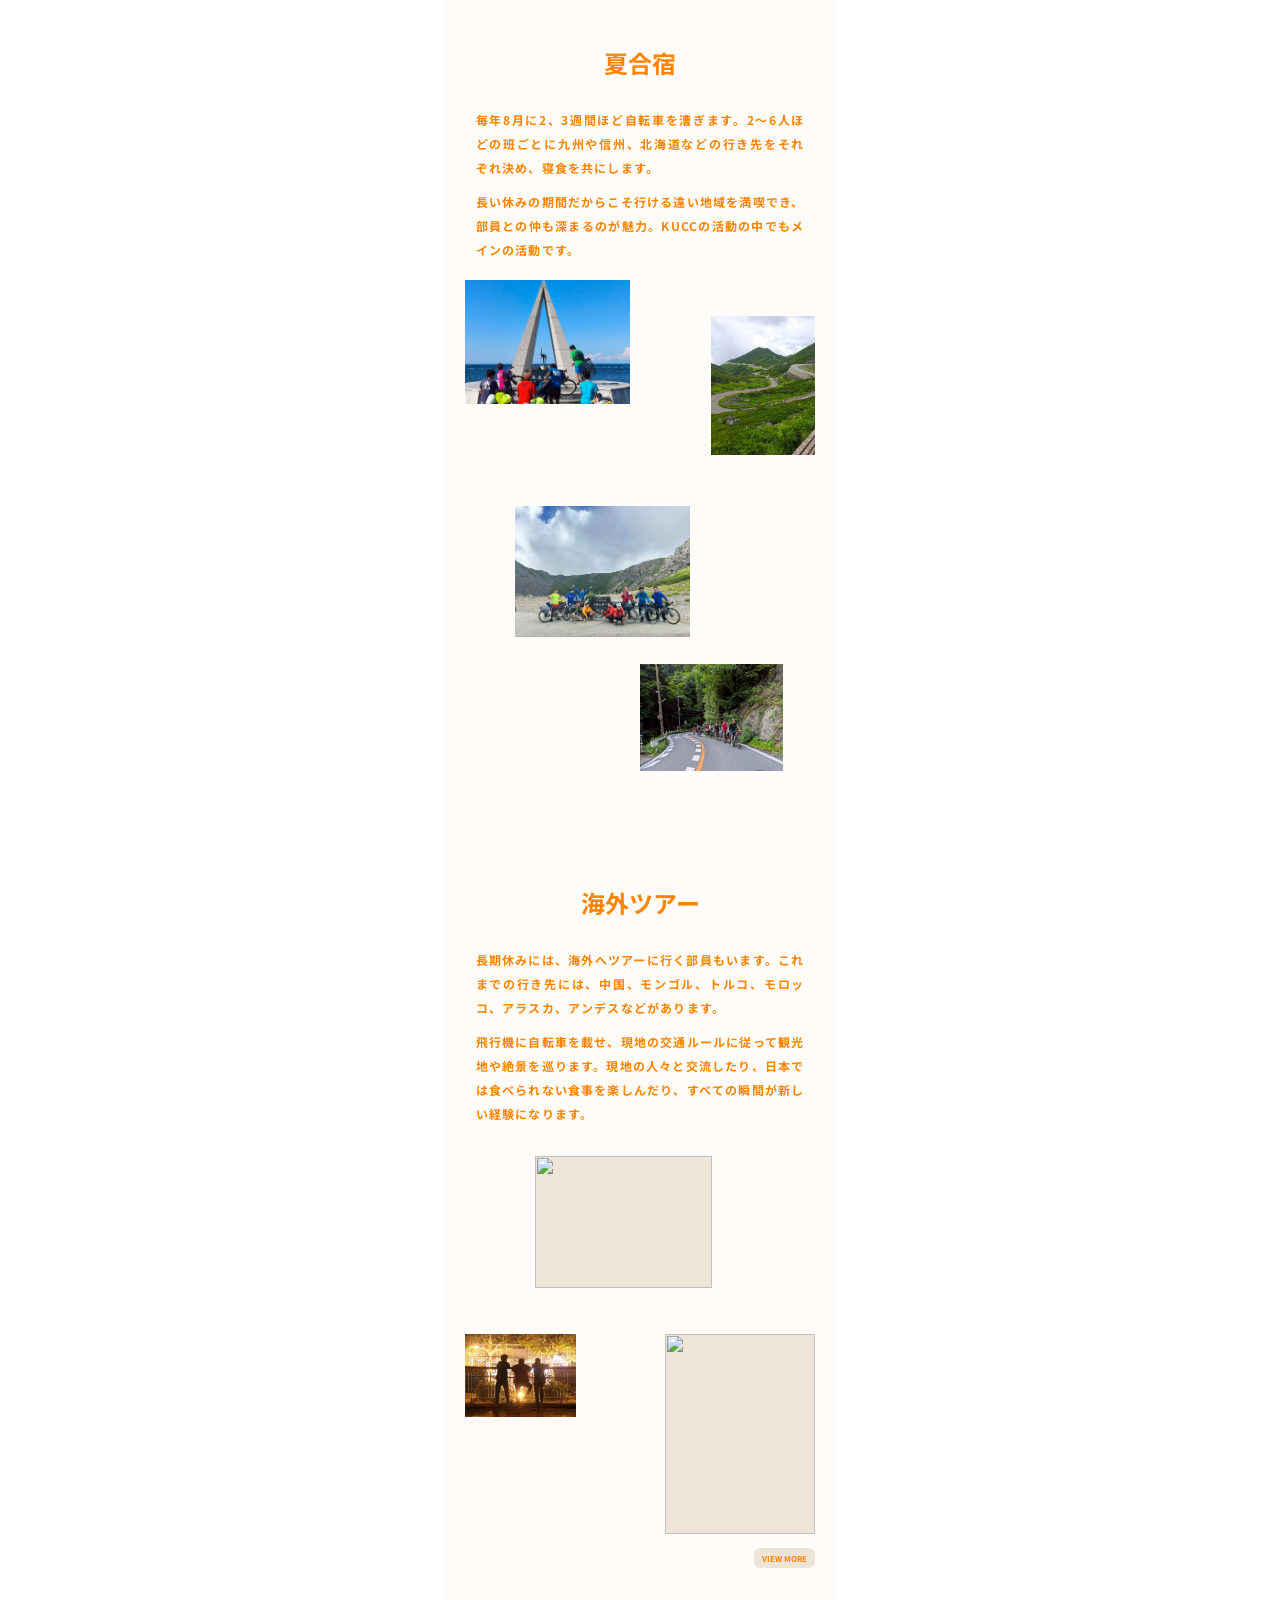
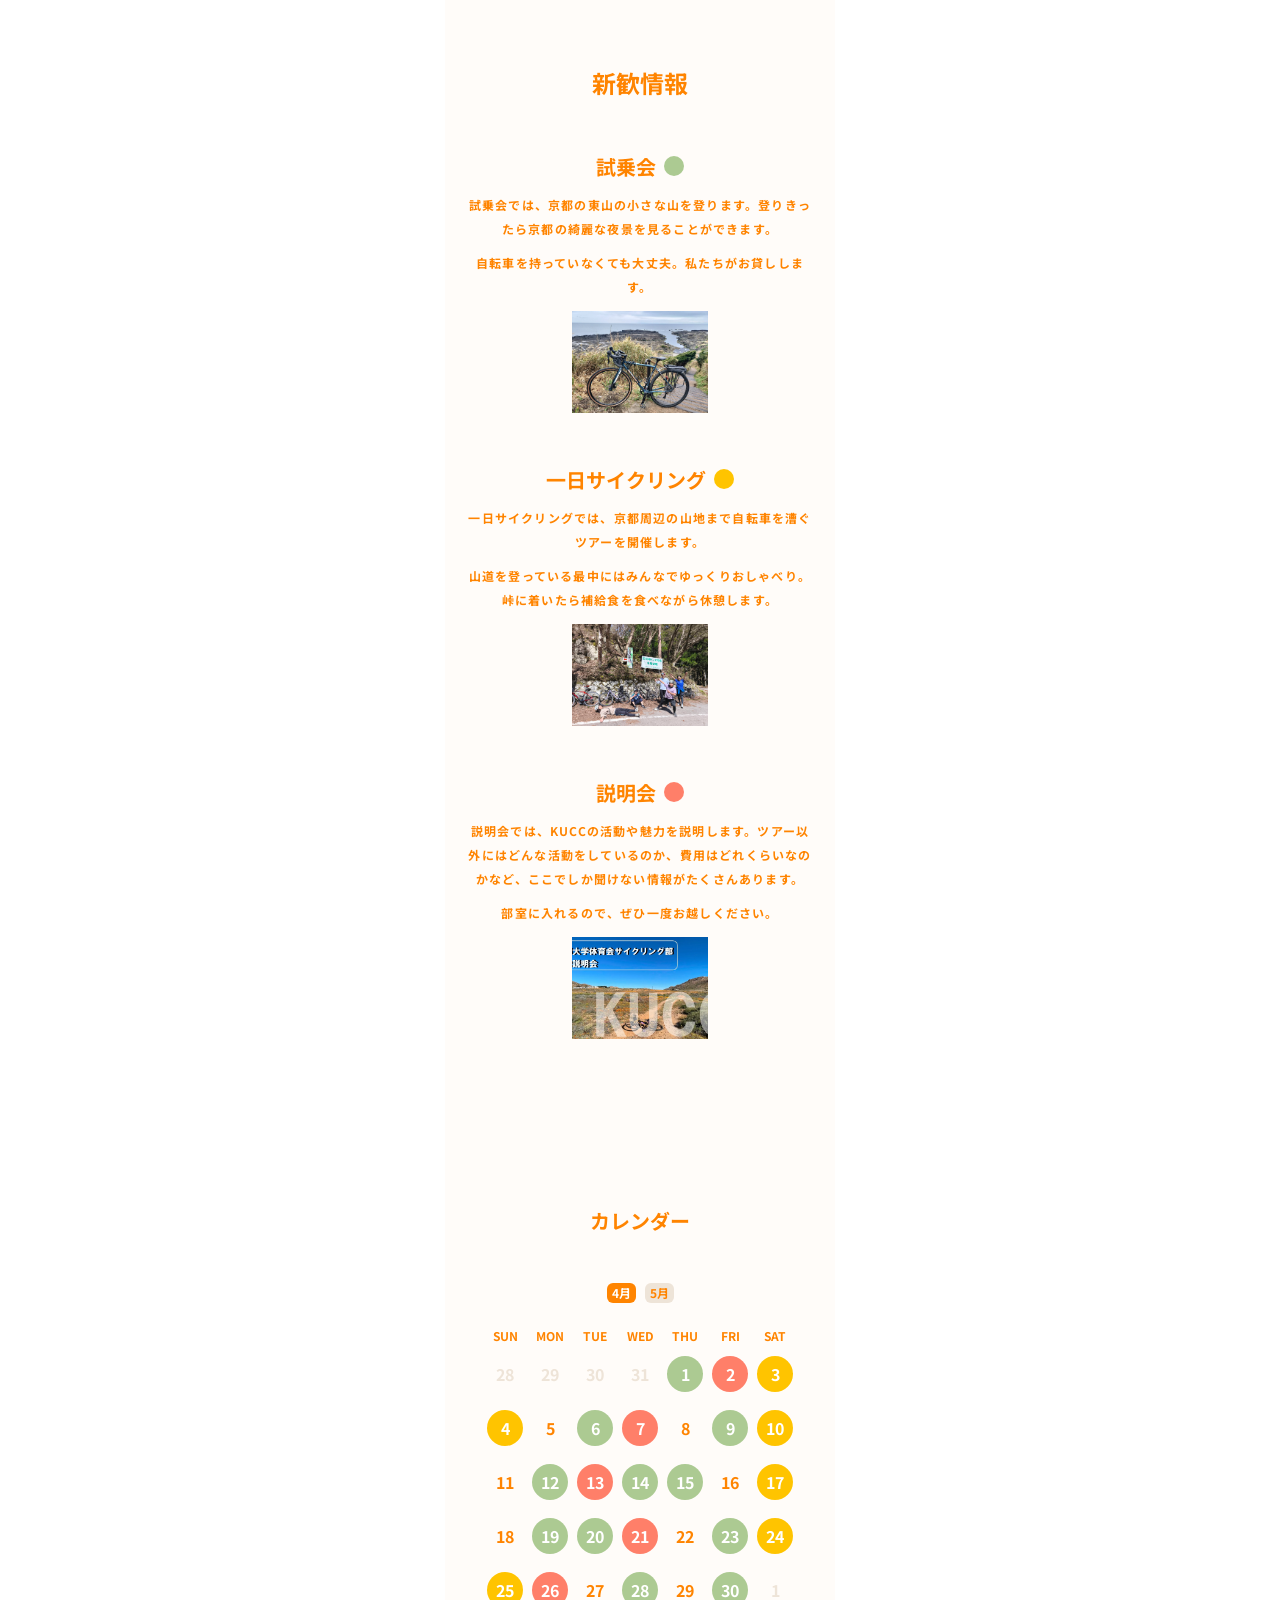
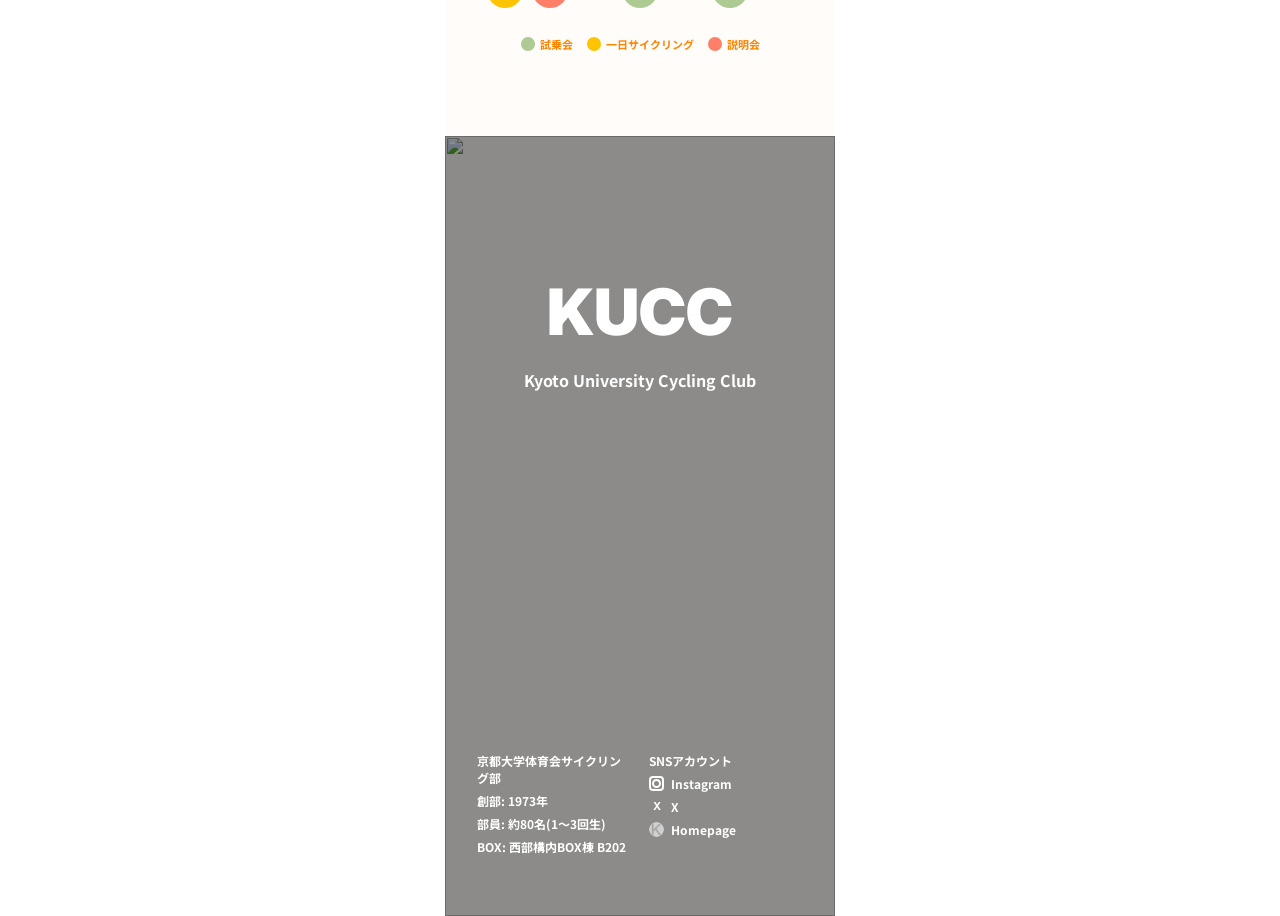
==== commit f72da850: "footer photo change 2" ====
--- a/index.html
+++ b/index.html
@@ -347,7 +347,11 @@
         </section>
 
         <footer class="footer">
-          <img src="images/footer.webp" alt="" />
+          <img
+            class="footer__bg"
+            src="images/footer_low_saturation.webp"
+            alt=""
+          />
           <div class="footer__brand">
             <p class="footer__logo">KUCC</p>
             <p>Kyoto University Cycling Club</p>
--- a/style.css
+++ b/style.css
@@ -587,13 +587,16 @@
 }
 
 .calendar-days b {
-  display: grid;
+  display: flex;
+  align-items: center;
+  justify-content: center;
   width: 36px;
   height: 36px;
-  place-items: center;
   border-radius: 999px;
   color: var(--orange);
   font-size: 16px;
+  line-height: 1;
+  padding: 0;
 }
 
 .calendar-days b.green,
@@ -641,21 +644,30 @@
   position: relative;
   min-height: 780px;
   overflow: hidden;
-  color: #ffffff;
-}
-
-.footer > img {
+  color: #fff;
+}
+
+.footer__bg {
   position: absolute;
   inset: 0;
   width: 100%;
   height: 100%;
   object-fit: cover;
+  z-index: 0;
+}
+
+.footer::before {
+  content: "";
+  position: absolute;
+  inset: 0;
+  background: rgba(0, 0, 0, 0.45);
+  z-index: 1;
 }
 
 .footer__brand,
 .footer__info {
   position: relative;
-  z-index: 1;
+  z-index: 2;
 }
 
 .footer__brand {
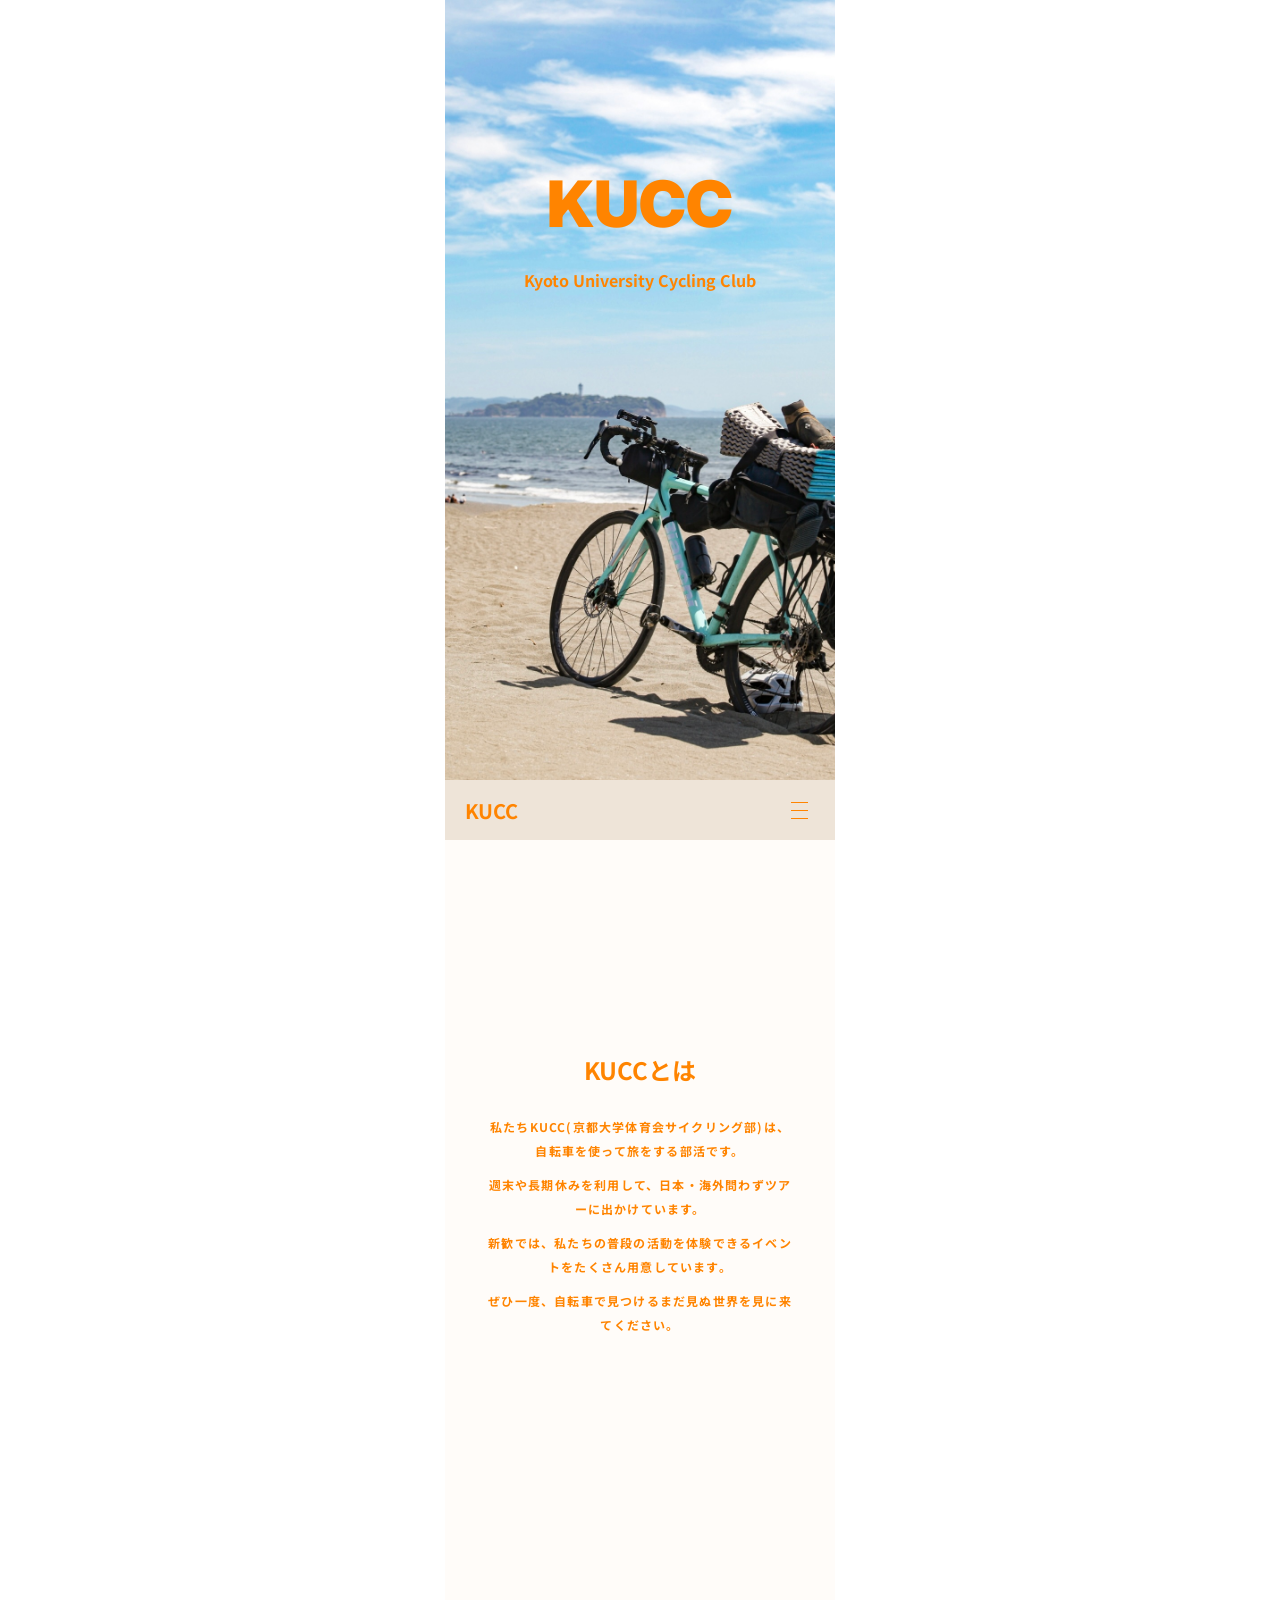
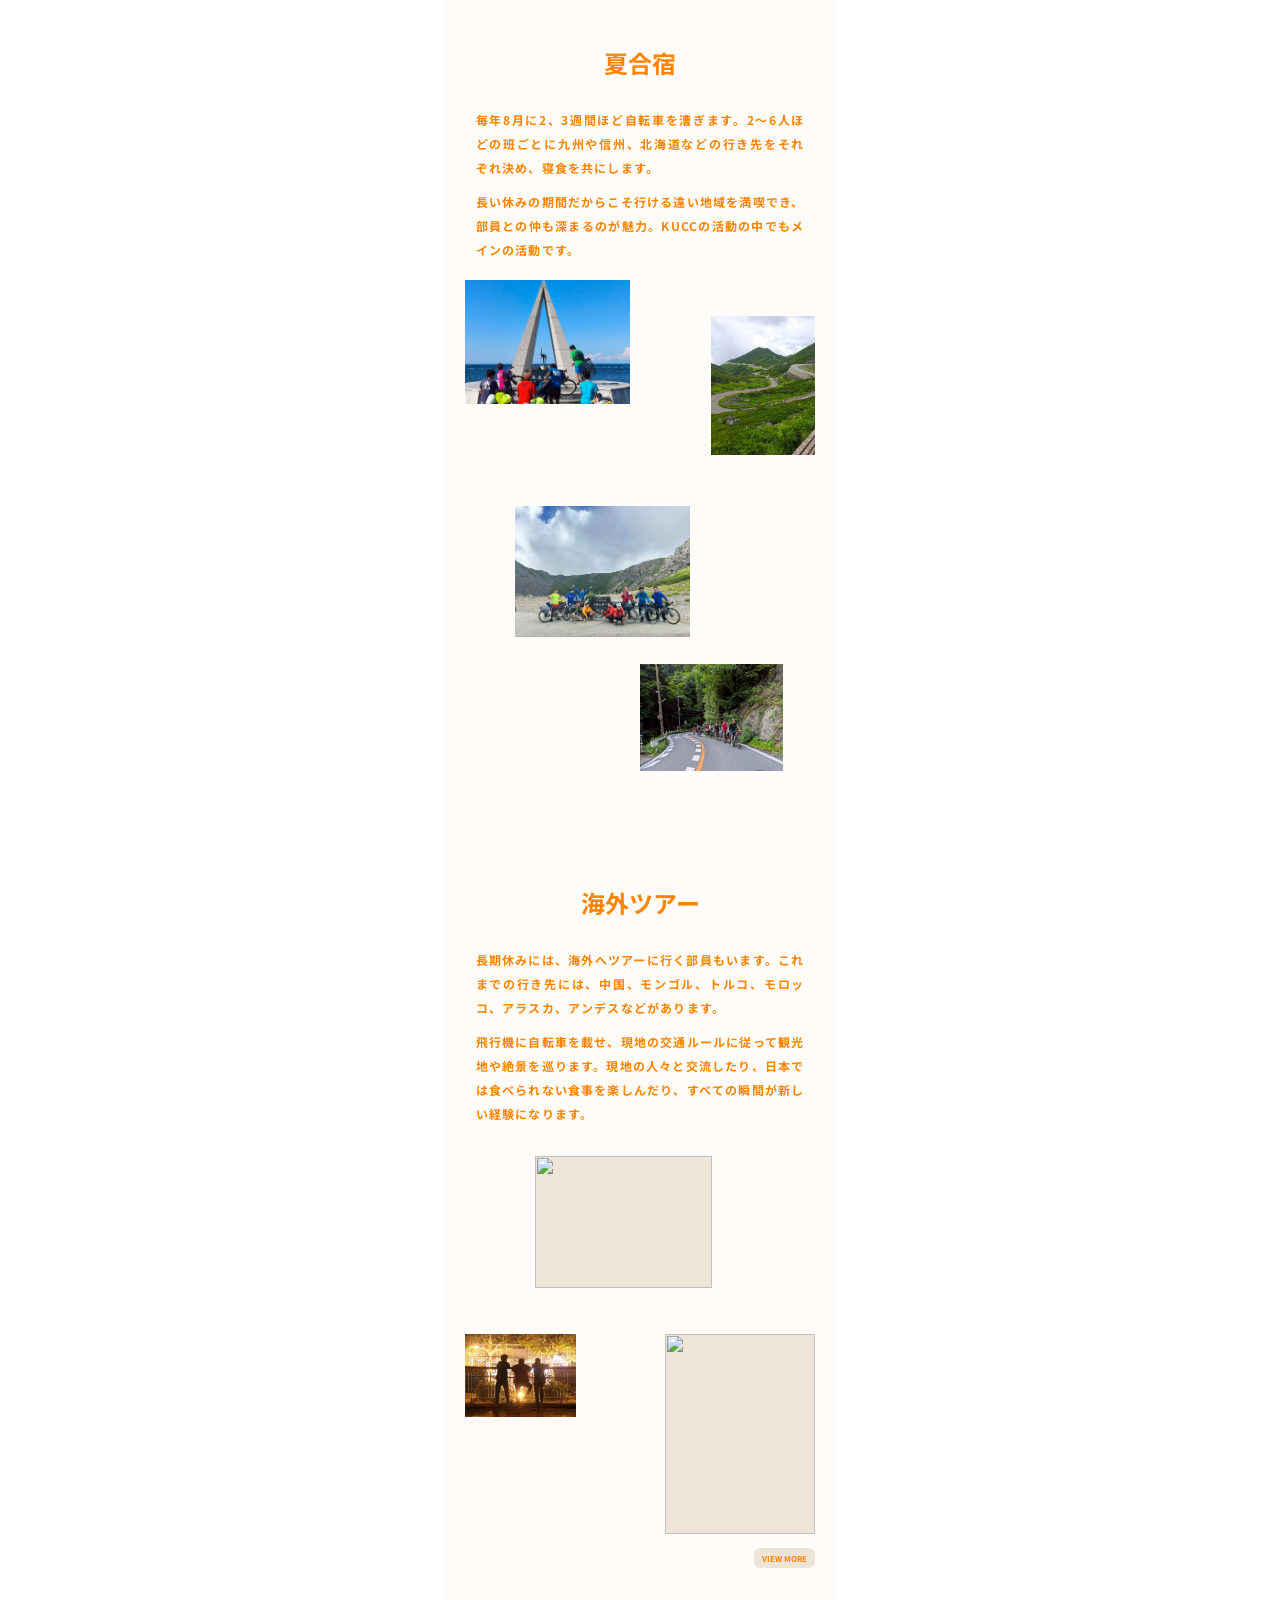
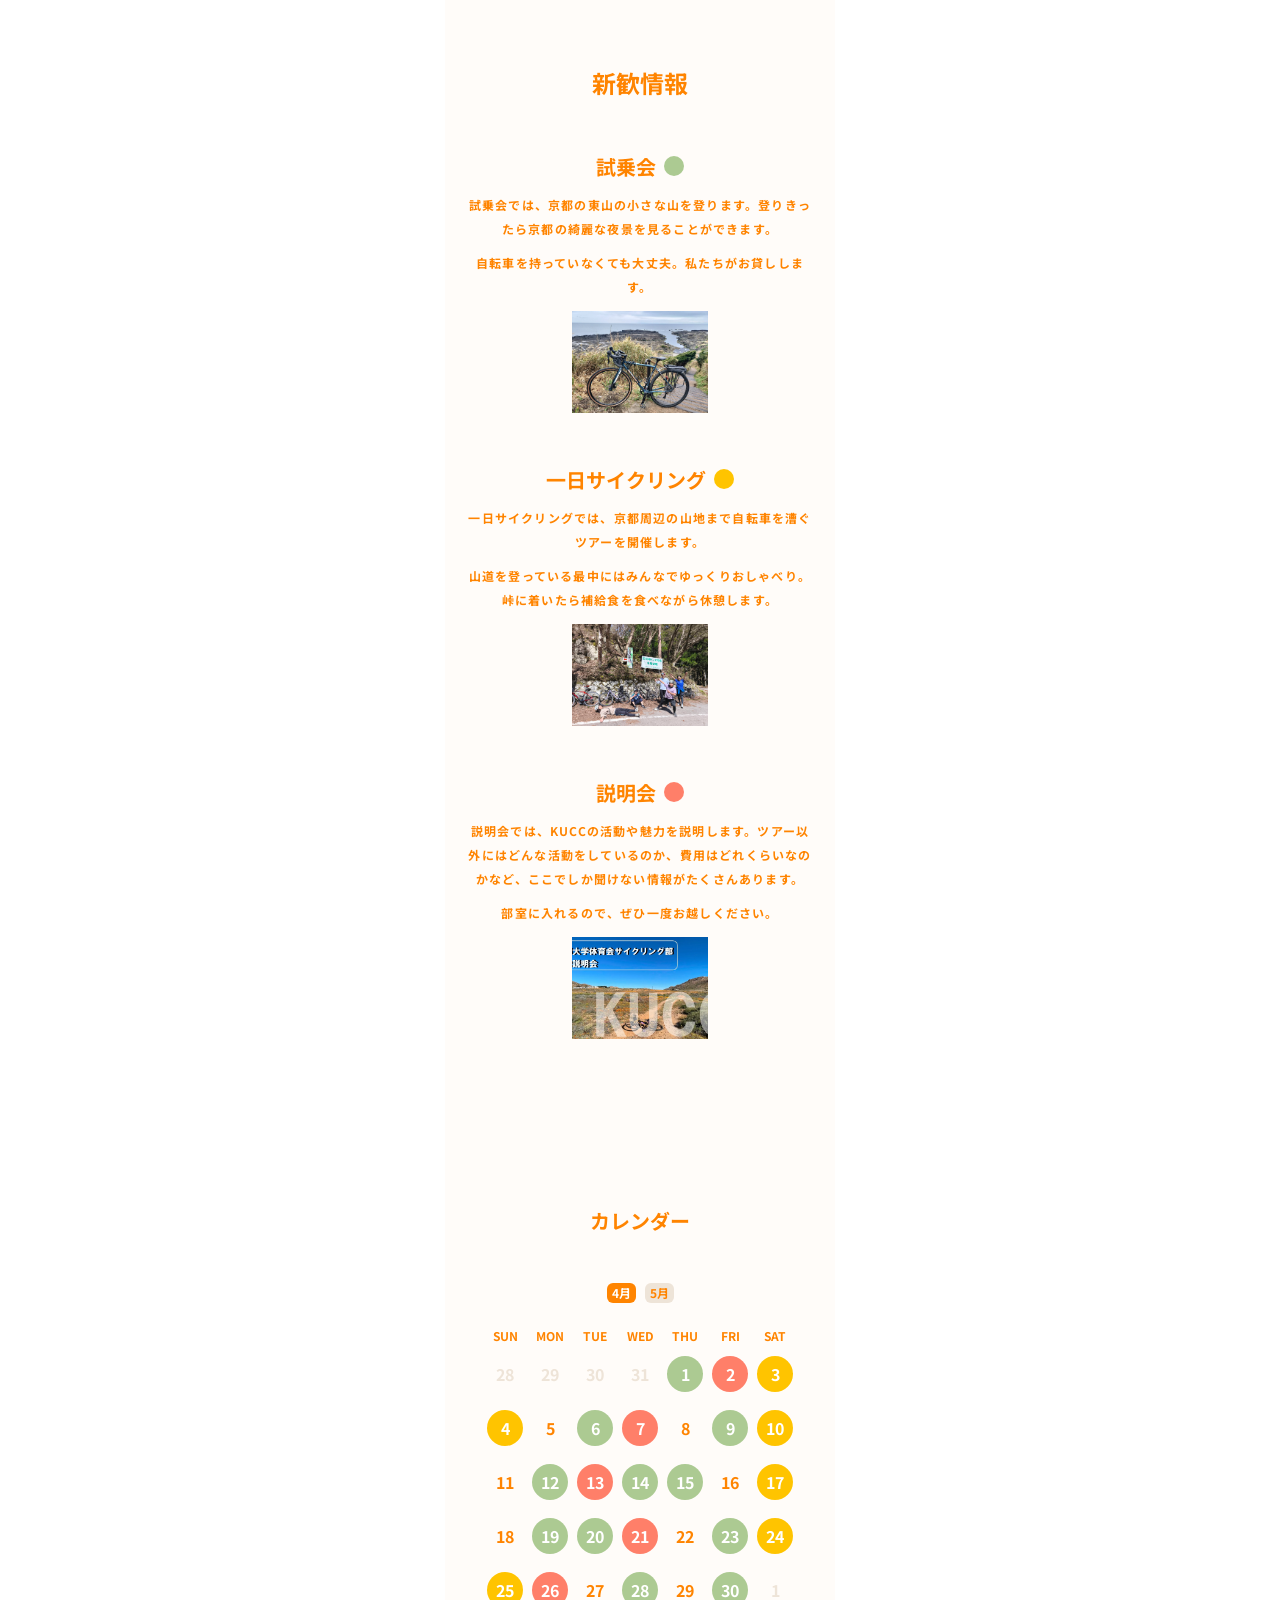
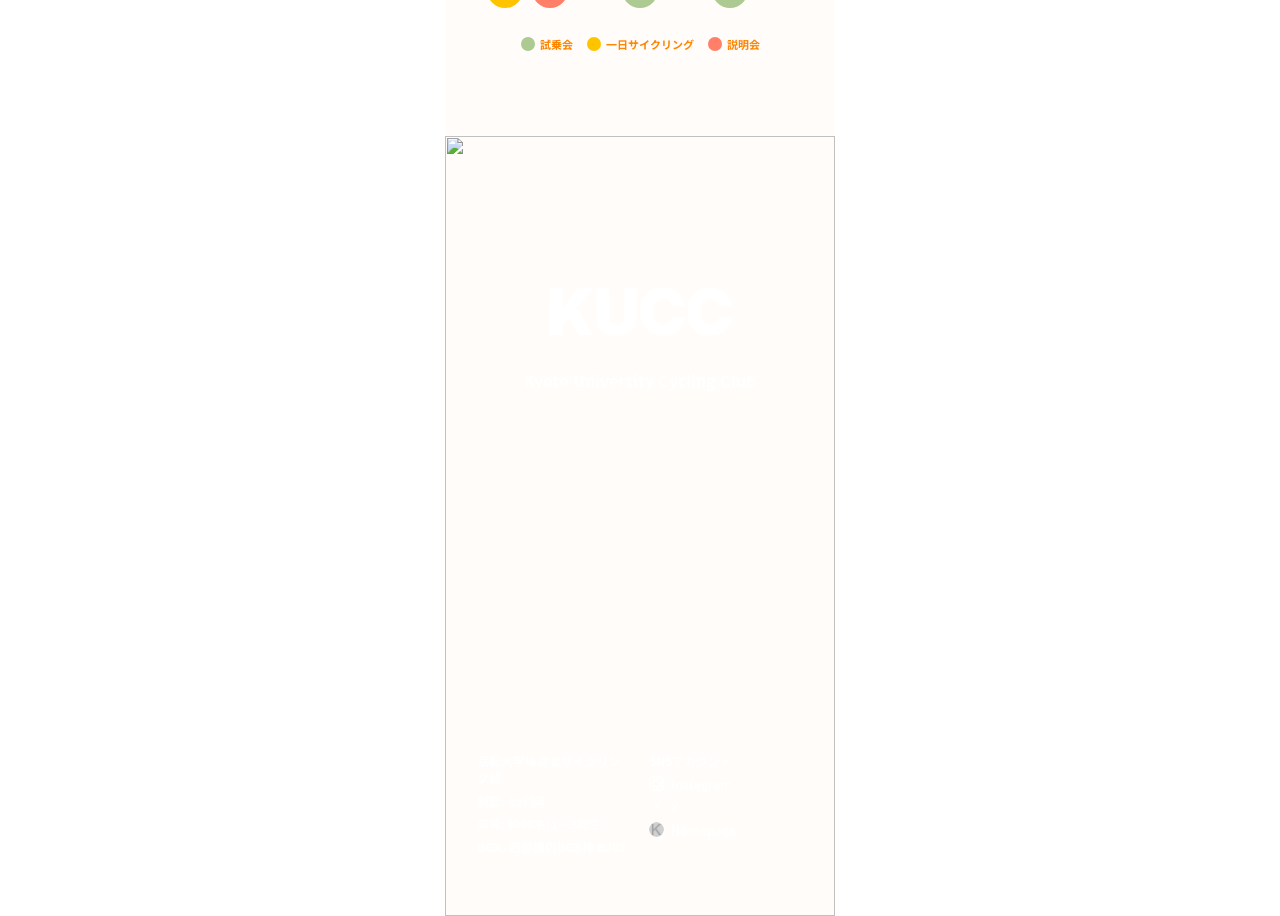
==== commit 95c74004: "recovery html" ====
--- a/index.html
+++ b/index.html
@@ -347,11 +347,7 @@
         </section>
 
         <footer class="footer">
-          <img
-            class="footer__bg"
-            src="images/footer_low_saturation.webp"
-            alt=""
-          />
+          <img src="images/footer_low_saturation.webp" alt="" />
           <div class="footer__brand">
             <p class="footer__logo">KUCC</p>
             <p>Kyoto University Cycling Club</p>
--- a/style.css
+++ b/style.css
@@ -644,30 +644,21 @@
   position: relative;
   min-height: 780px;
   overflow: hidden;
-  color: #fff;
-}
-
-.footer__bg {
+  color: #ffffff;
+}
+
+.footer > img {
   position: absolute;
   inset: 0;
   width: 100%;
   height: 100%;
   object-fit: cover;
-  z-index: 0;
-}
-
-.footer::before {
-  content: "";
-  position: absolute;
-  inset: 0;
-  background: rgba(0, 0, 0, 0.45);
-  z-index: 1;
 }
 
 .footer__brand,
 .footer__info {
   position: relative;
-  z-index: 2;
+  z-index: 1;
 }
 
 .footer__brand {
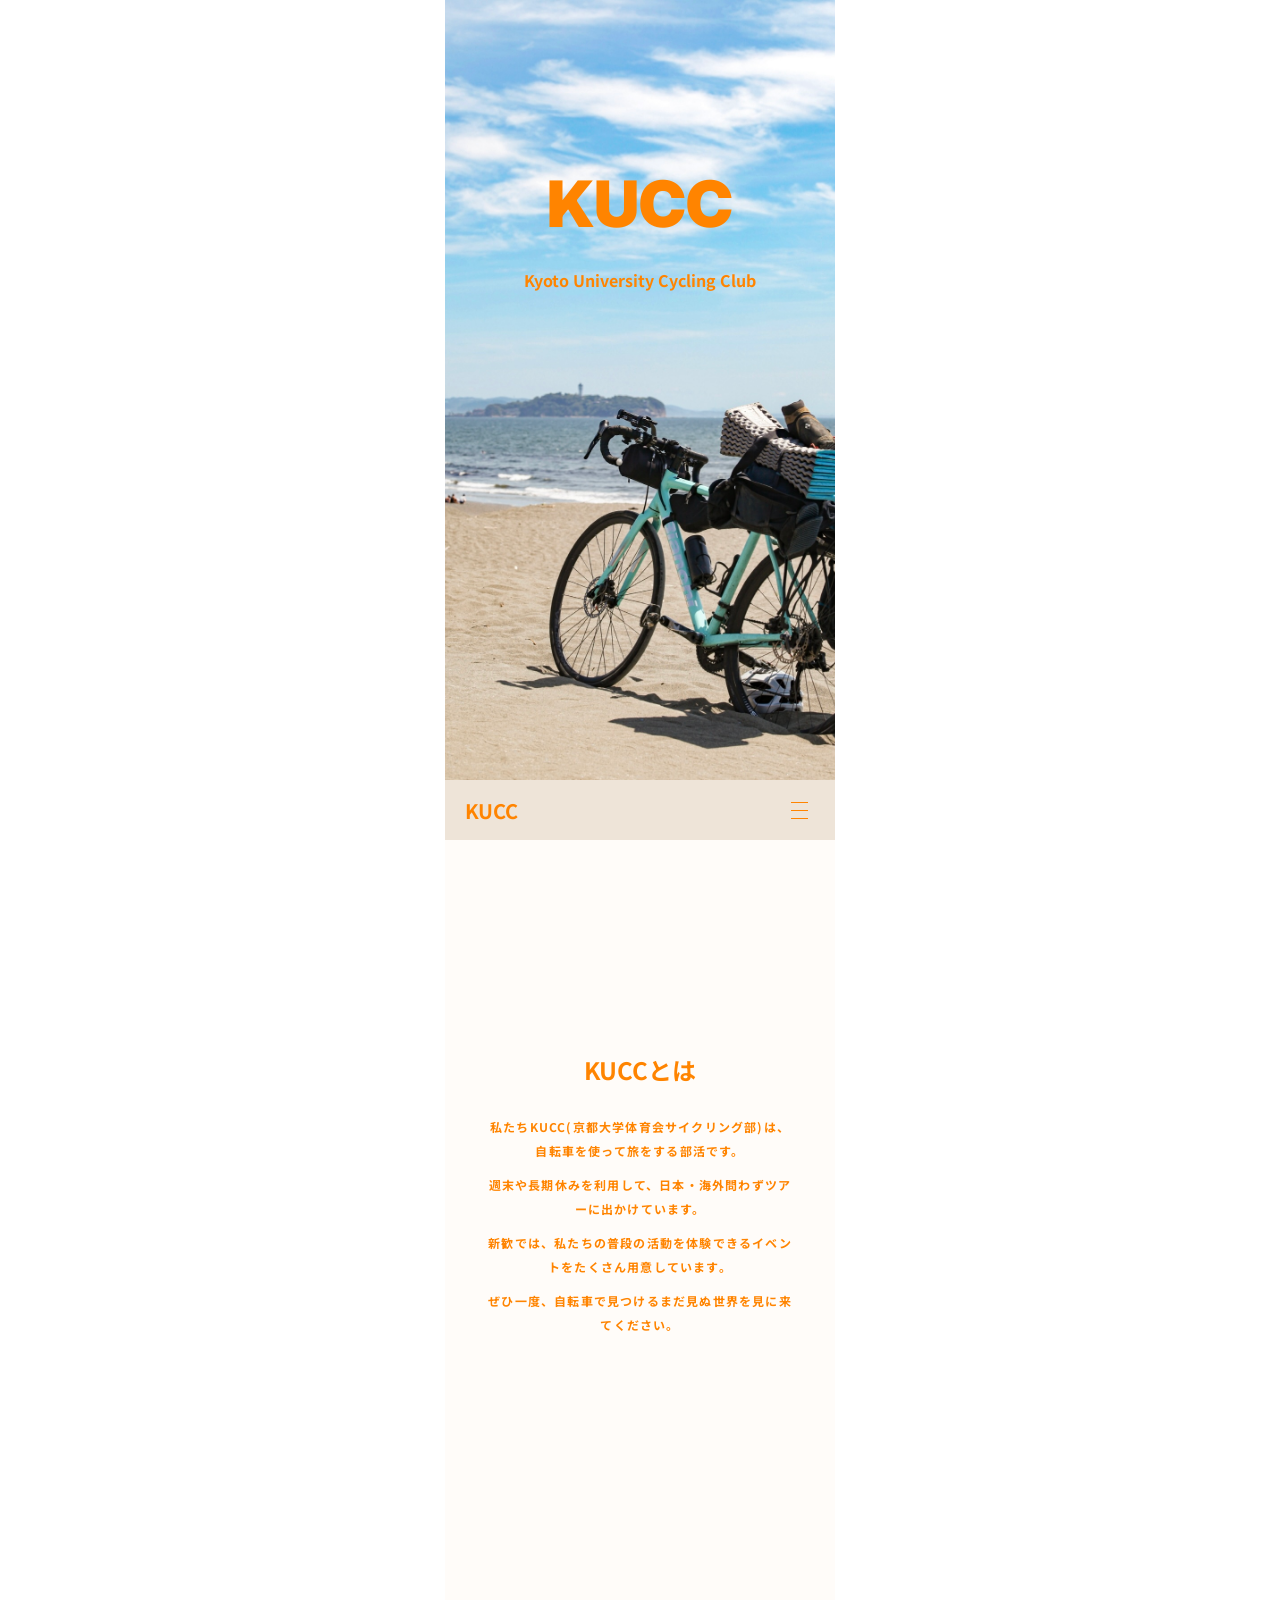
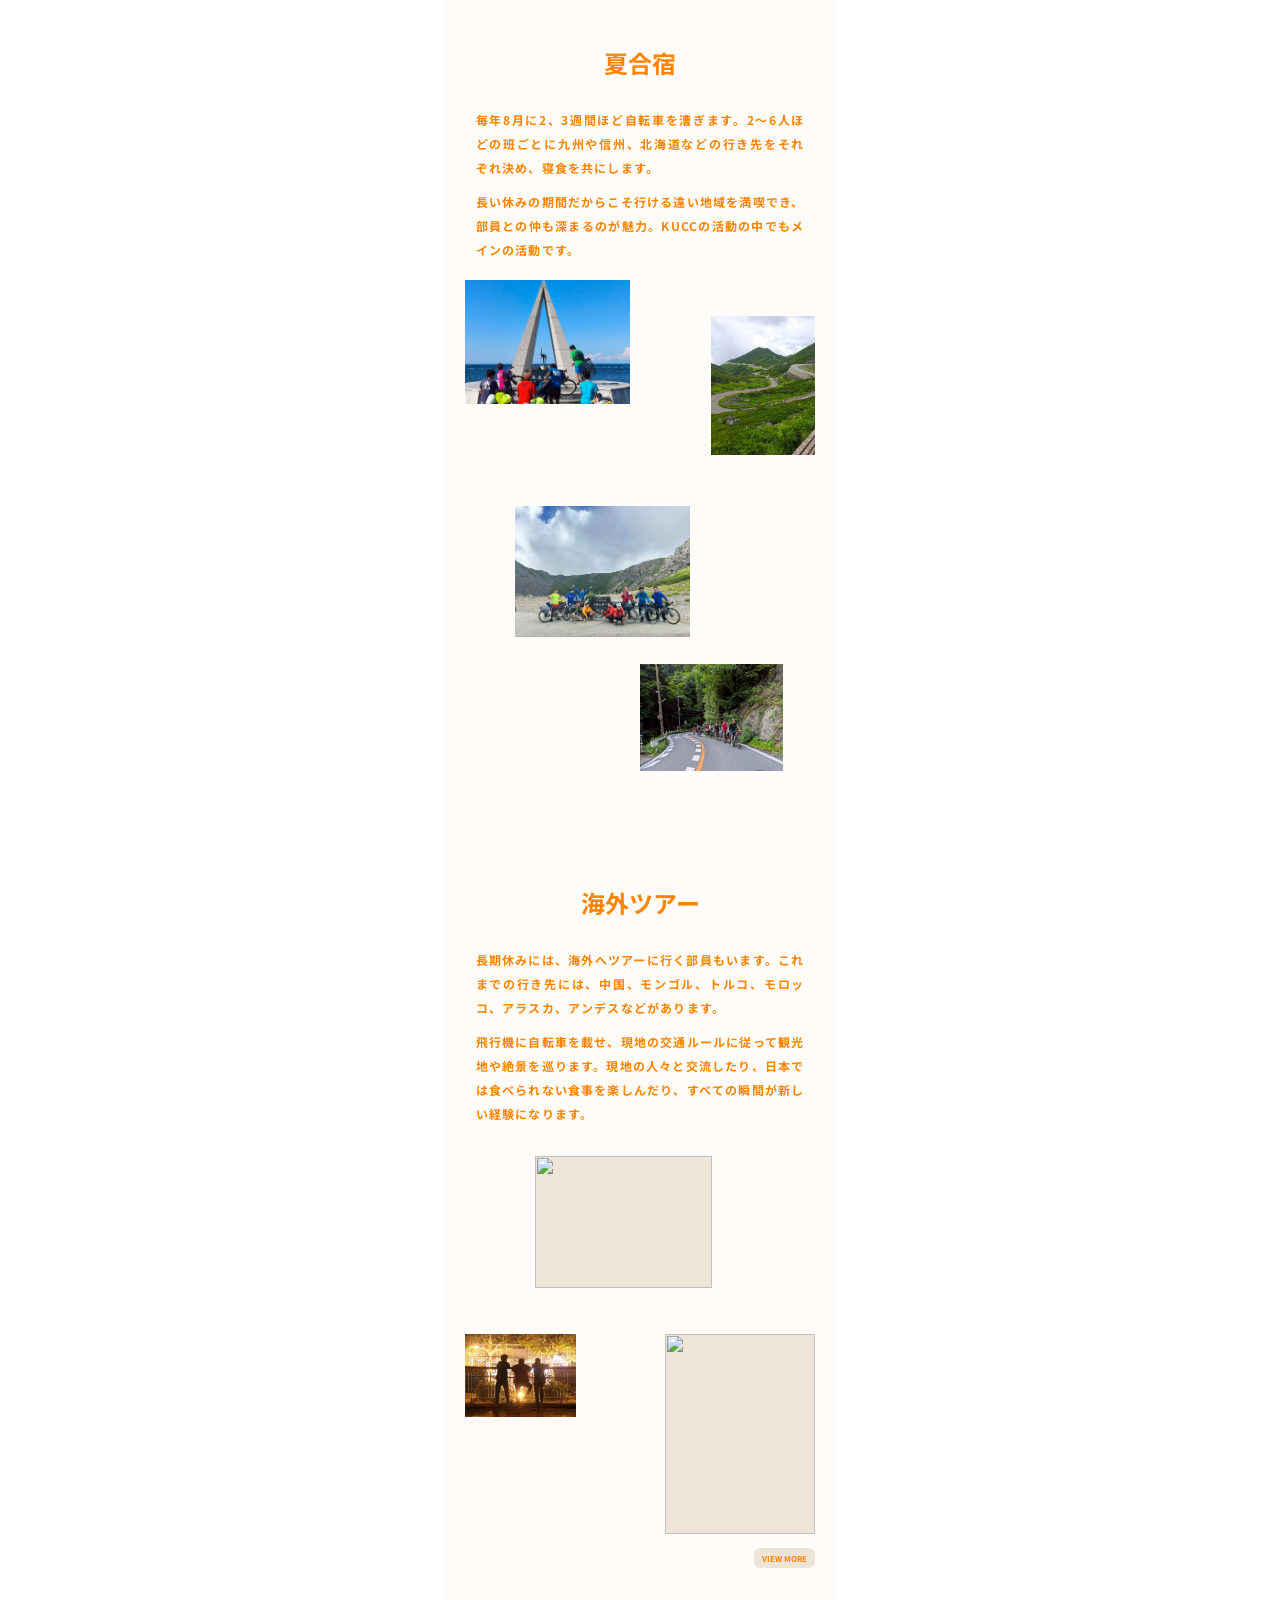
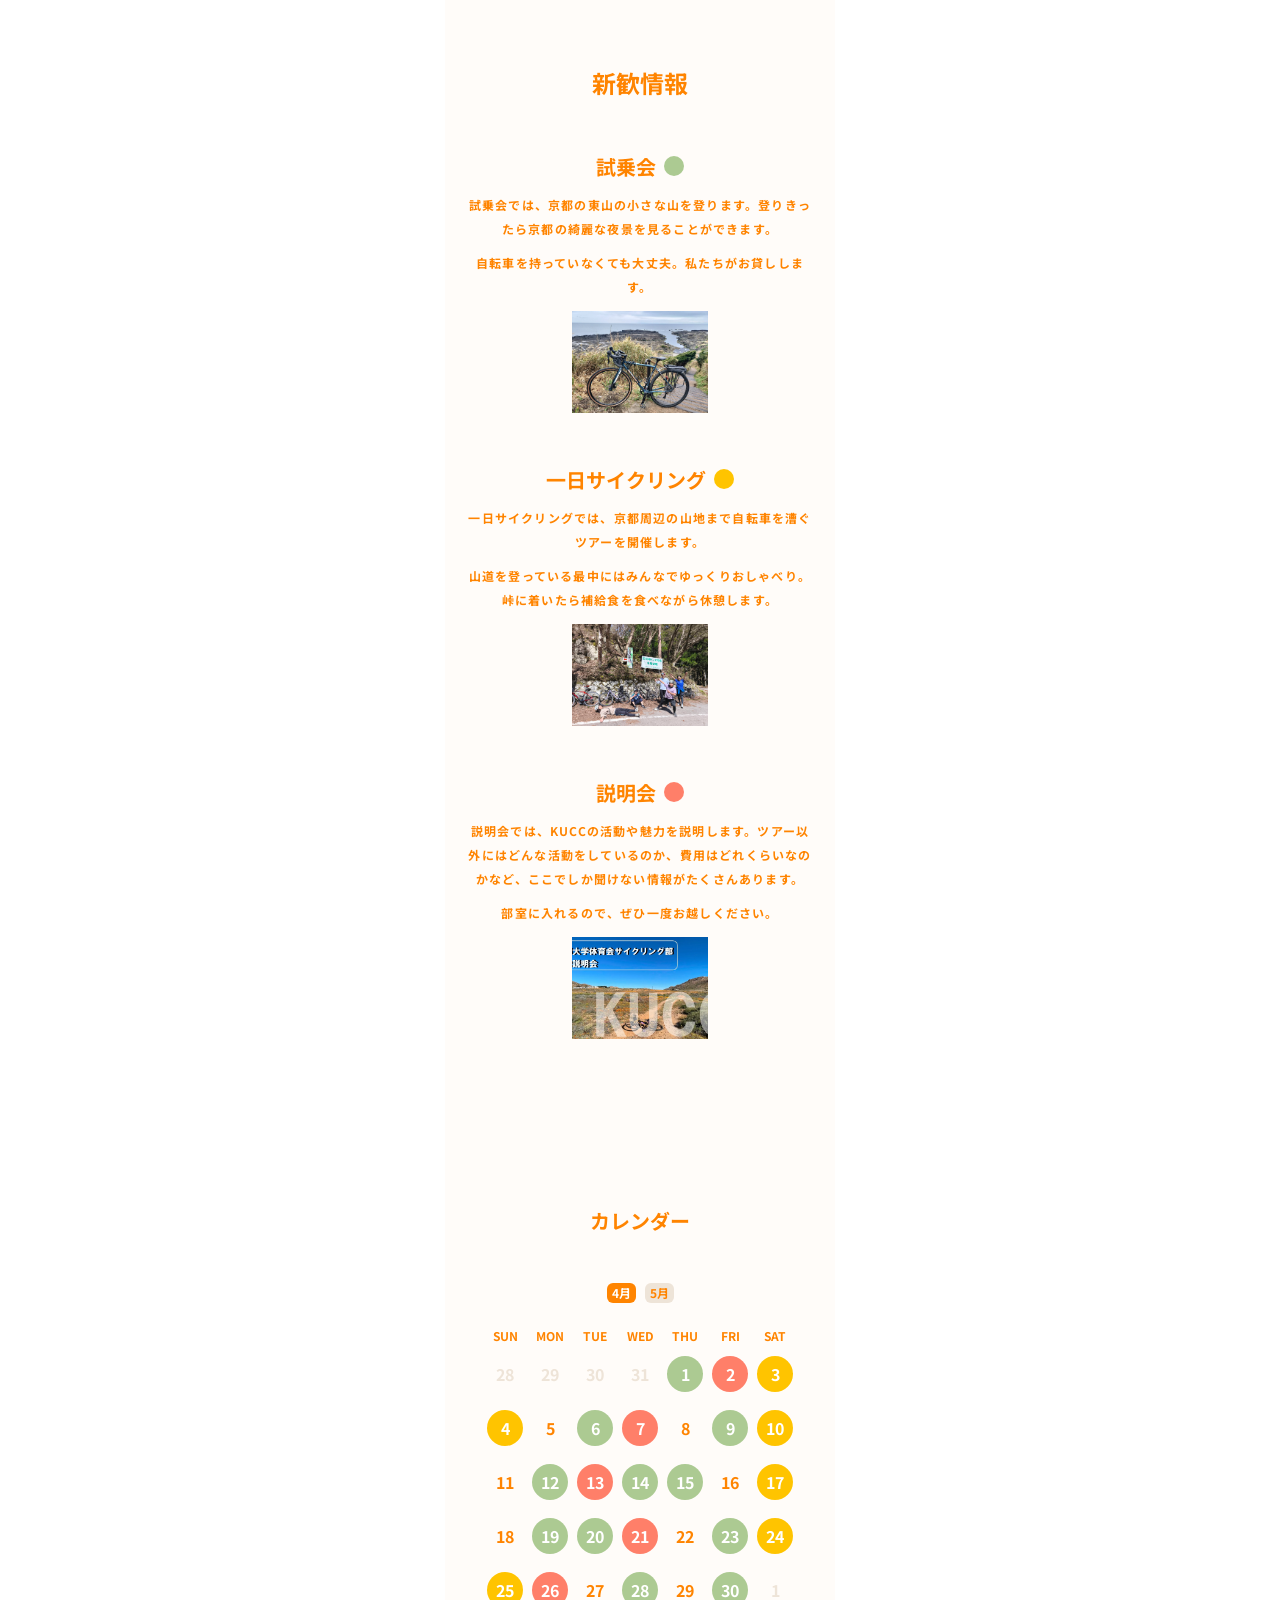
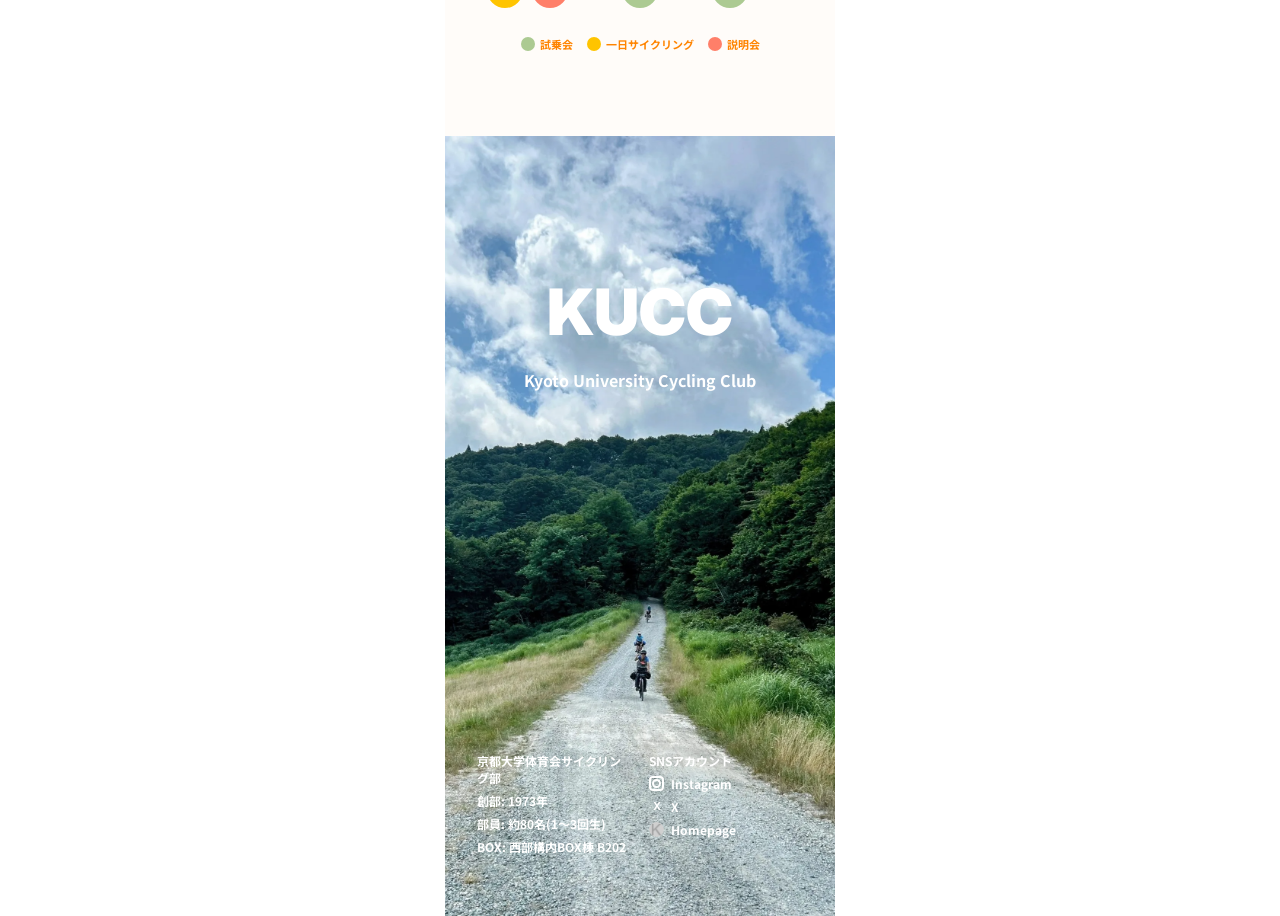
==== commit 58959e28: "successed footer photo update into low saturation ver." ====
--- a/index.html
+++ b/index.html
@@ -347,7 +347,7 @@
         </section>
 
         <footer class="footer">
-          <img src="images/footer_low_saturation.webp" alt="" />
+          <img src="images/footer.webp" alt="" />
           <div class="footer__brand">
             <p class="footer__logo">KUCC</p>
             <p>Kyoto University Cycling Club</p>
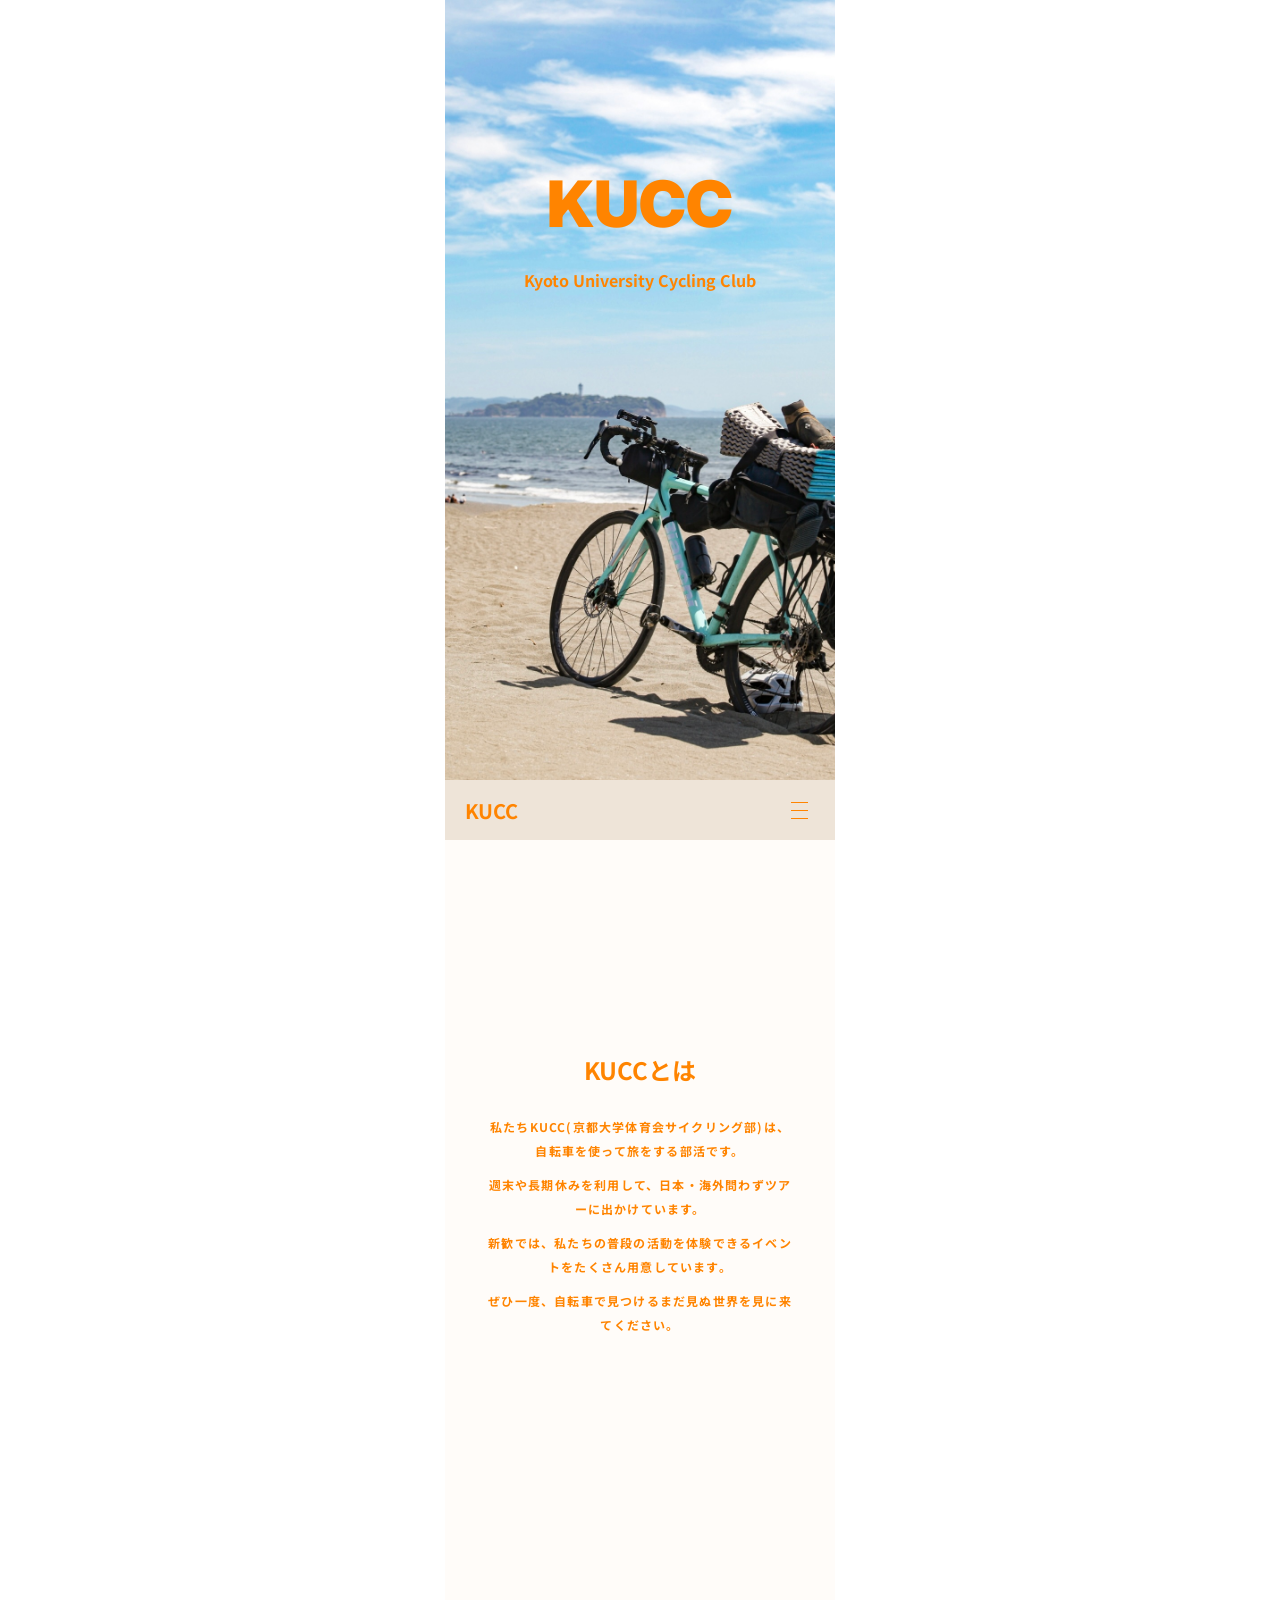
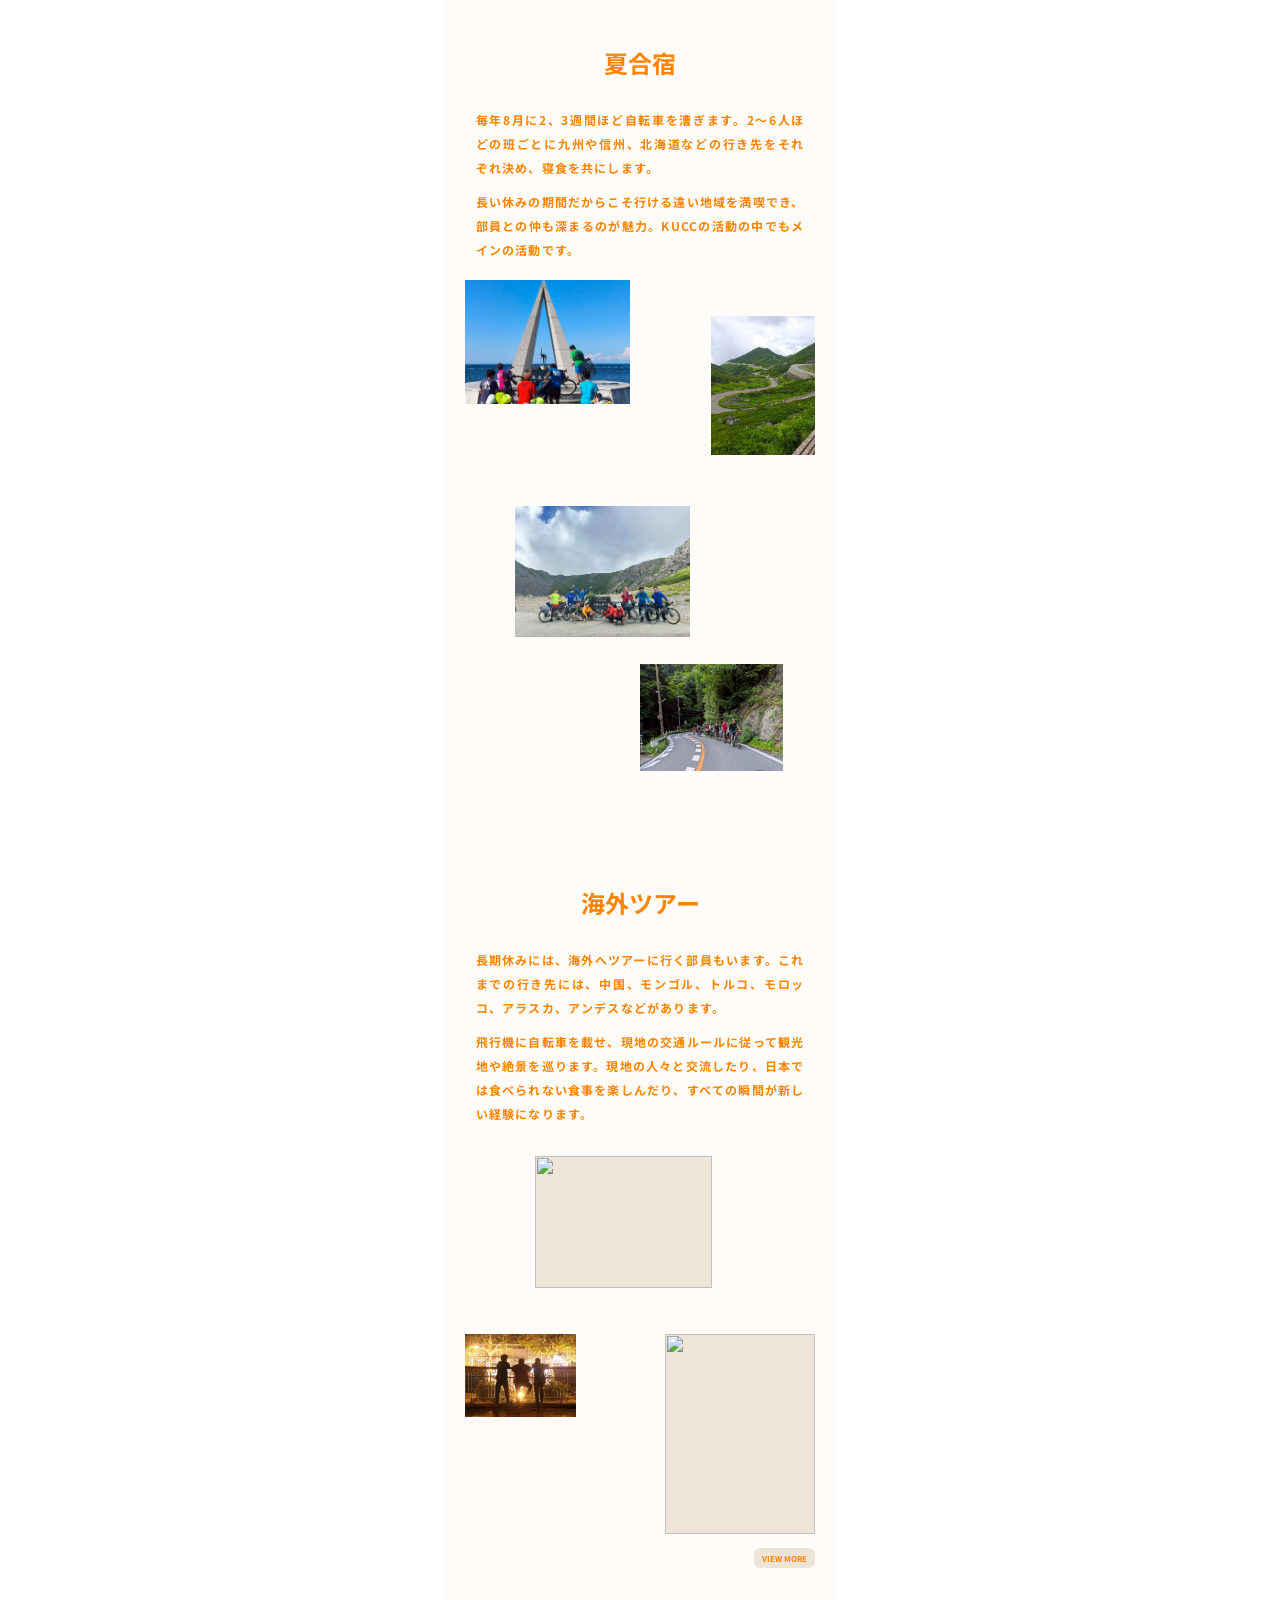
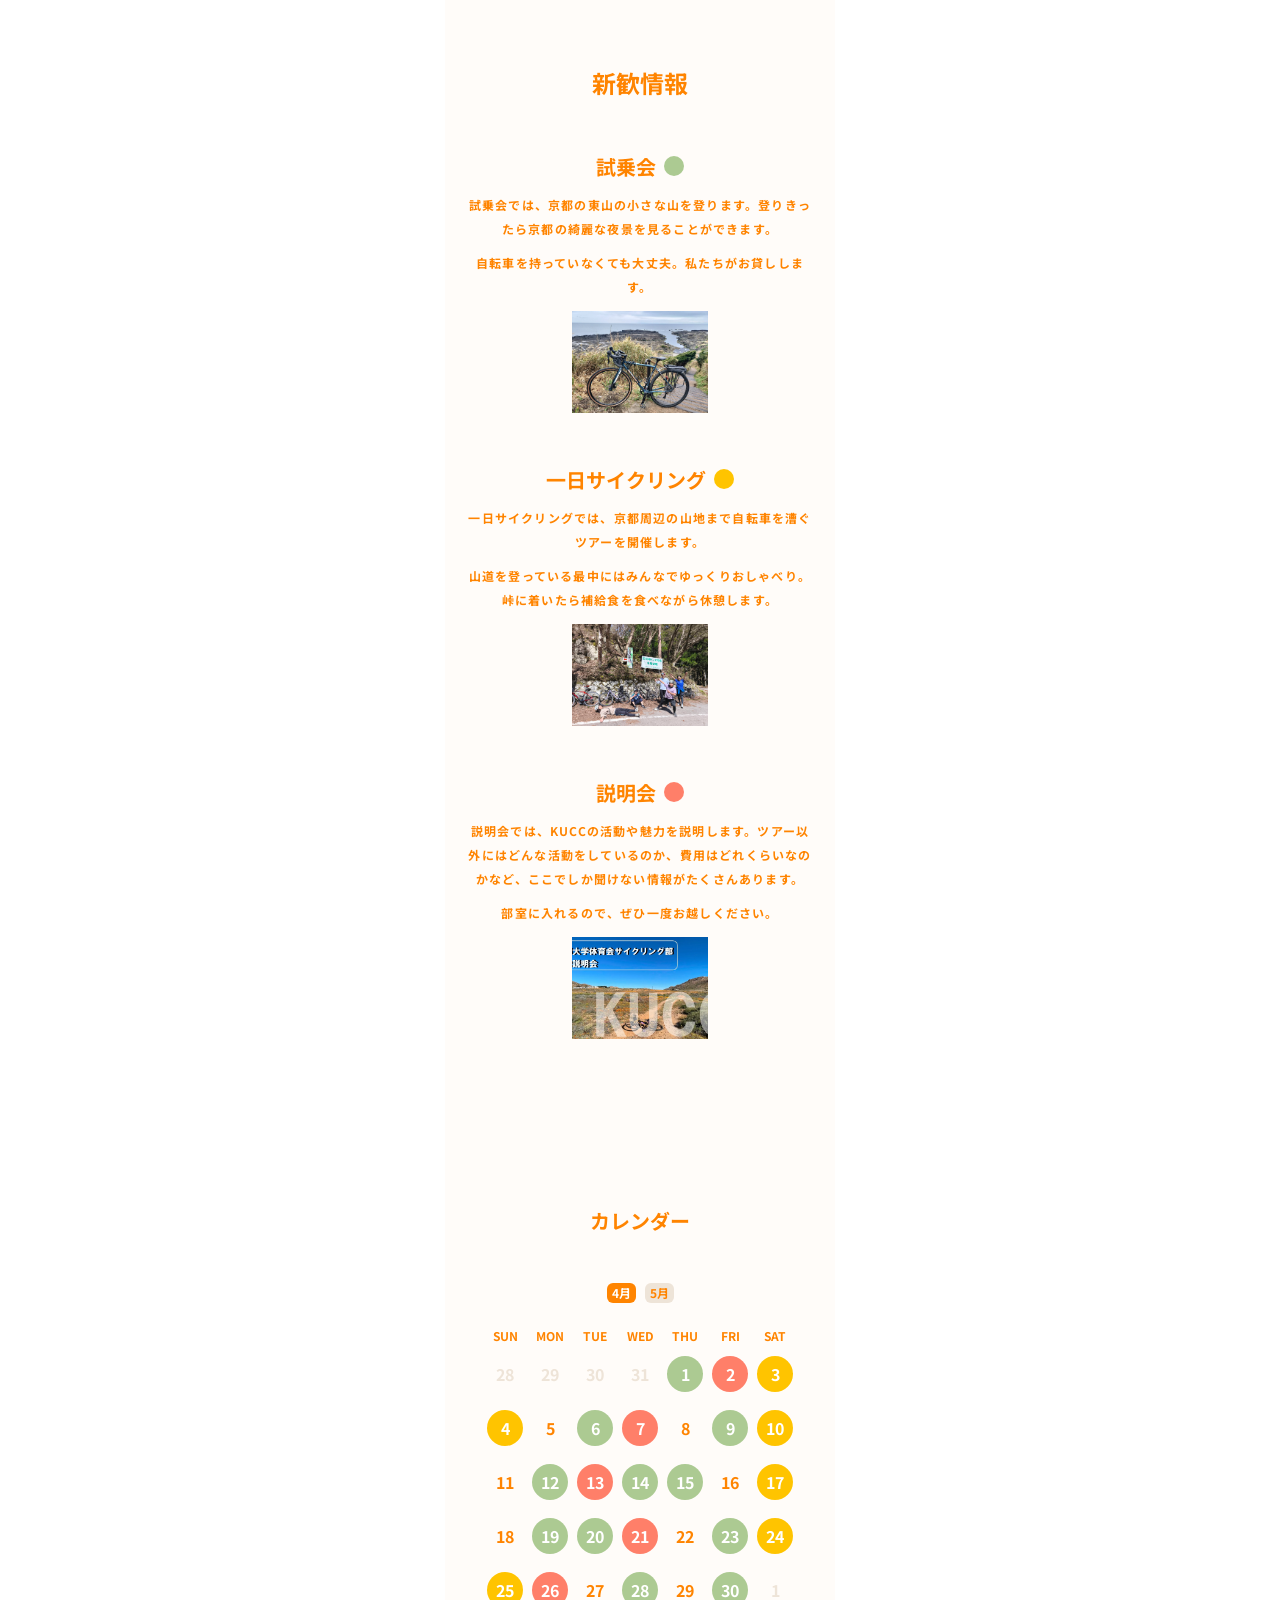
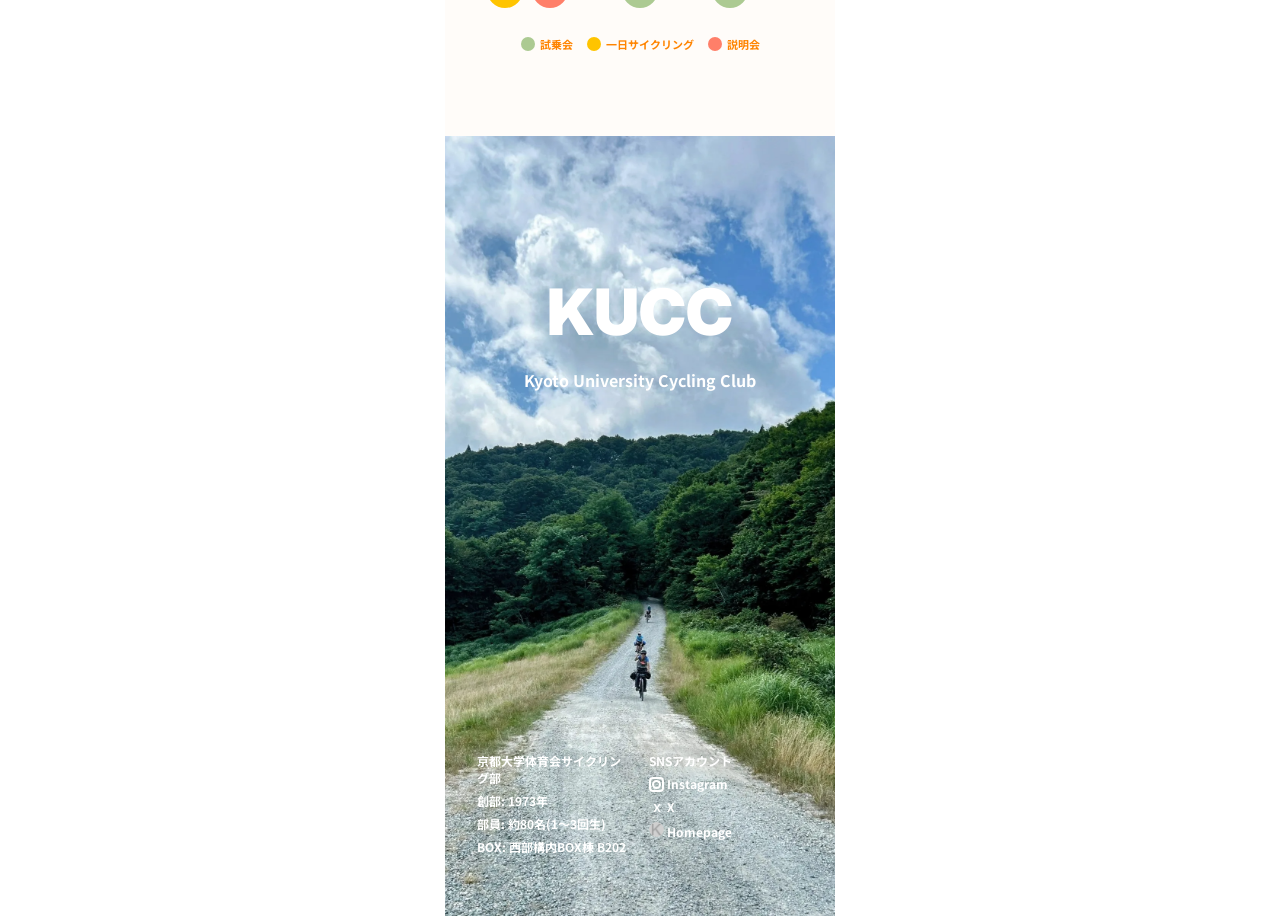
==== commit e3d20fca: "SNS link" ====
--- a/index.html
+++ b/index.html
@@ -362,27 +362,42 @@
             <div>
               <p>SNSアカウント</p>
               <p class="footer__social">
-                <span
-                  class="footer__social-icon footer__social-icon--instagram"
-                  aria-hidden="true"
-                ></span>
-                <span>Instagram</span>
+                <a
+                  href="https://www.instagram.com/kucc2026shinkan/"
+                  target="_blank"
+                  rel="noopener noreferrer"
+                >
+                  <span
+                    class="footer__social-icon footer__social-icon--instagram"
+                    aria-hidden="true"
+                  ></span>
+                  <span>Instagram</span>
+                </a>
               </p>
               <p class="footer__social">
-                <span
-                  class="footer__social-icon footer__social-icon--x"
-                  aria-hidden="true"
-                  >X</span
+                <a
+                  href="https://x.com/@KUCC2026"
+                  target="_blank"
+                  rel="noopener noreferrer"
                 >
-                <span>X</span>
+                  <span
+                    class="footer__social-icon footer__social-icon--x"
+                    aria-hidden="true"
+                  >
+                    X
+                  </span>
+                  <span>X</span>
+                </a>
               </p>
               <p class="footer__social">
-                <img
-                  class="footer__social-icon footer__social-logo"
-                  src="images/kucc_logo.webp"
-                  alt=""
-                />
-                <span>Homepage</span>
+                <a href="https://www.kuccweb.com/" target="_blank" rel="noopener noreferrer">
+                  <img
+                    class="footer__social-icon footer__social-logo"
+                    src="images/kucc_logo.webp"
+                    alt=""
+                  />
+                  <span>Homepage</span>
+                </a>
               </p>
             </div>
           </div>
